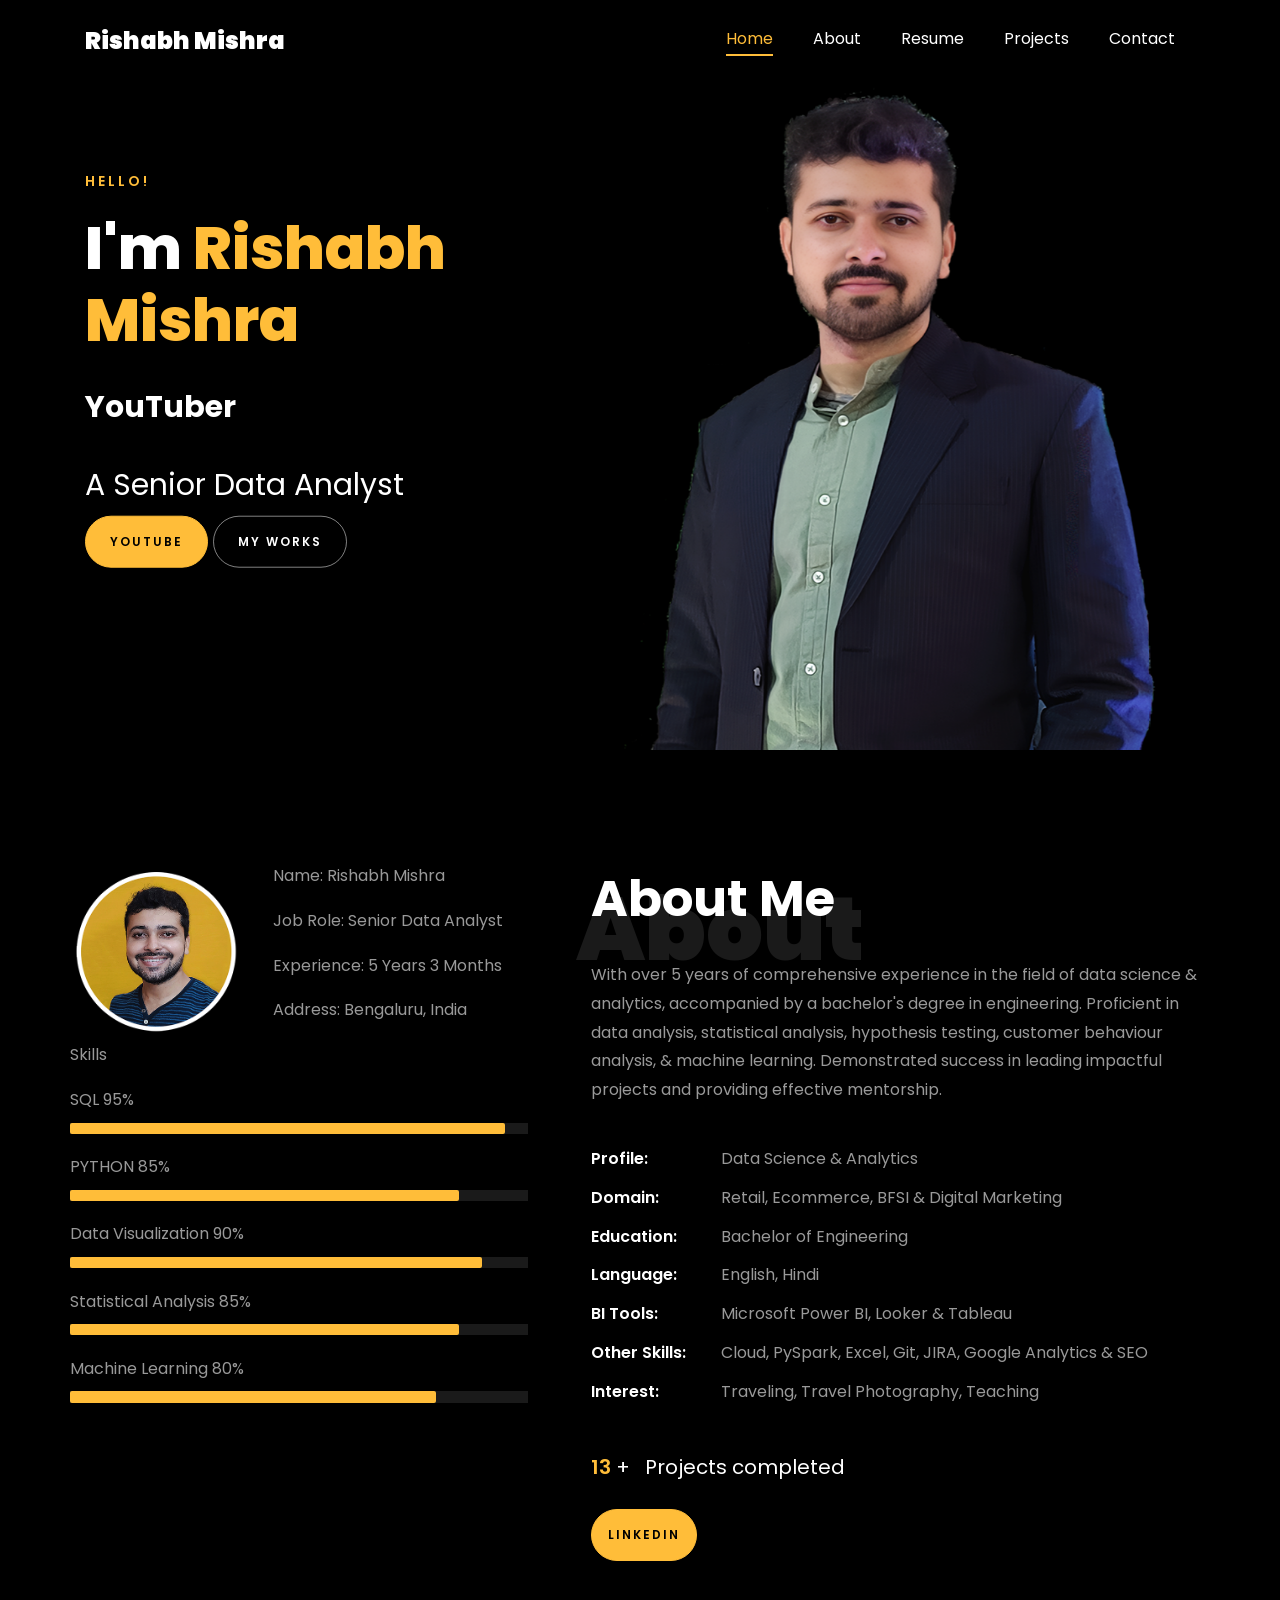
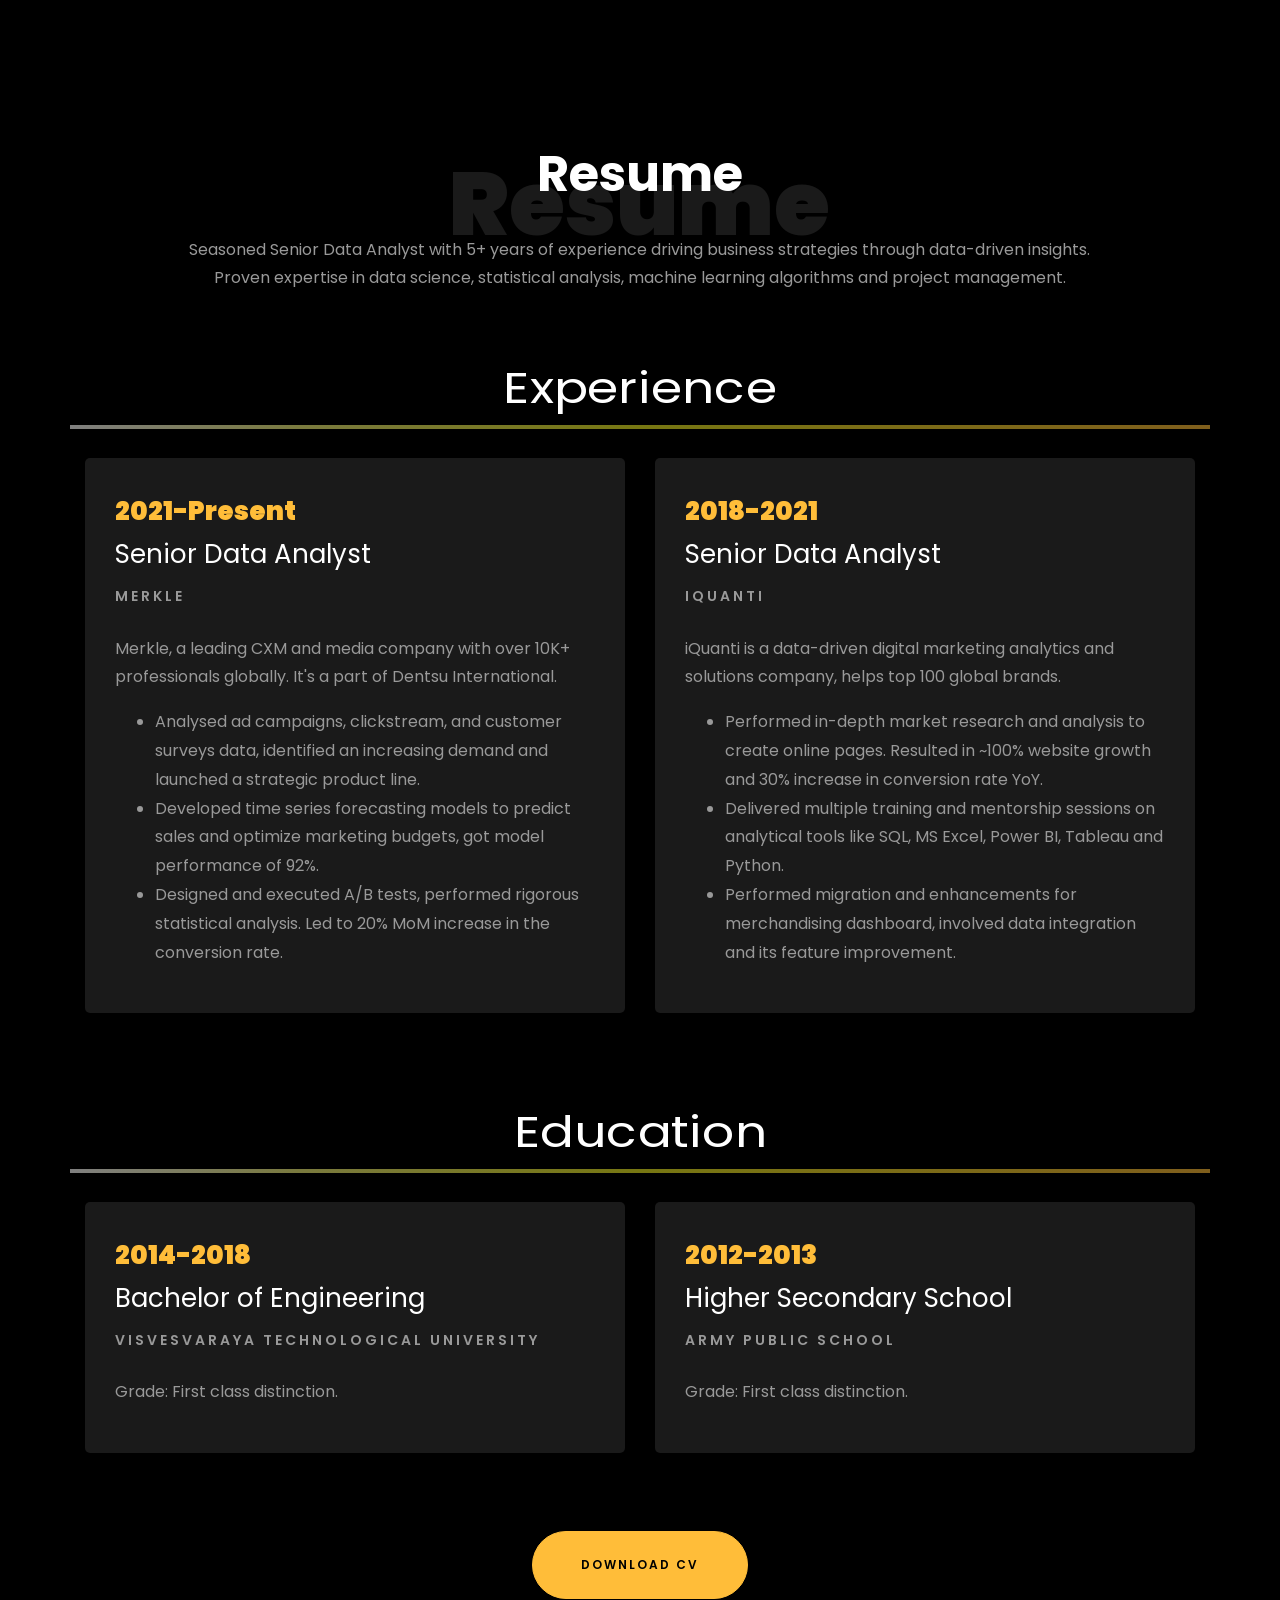
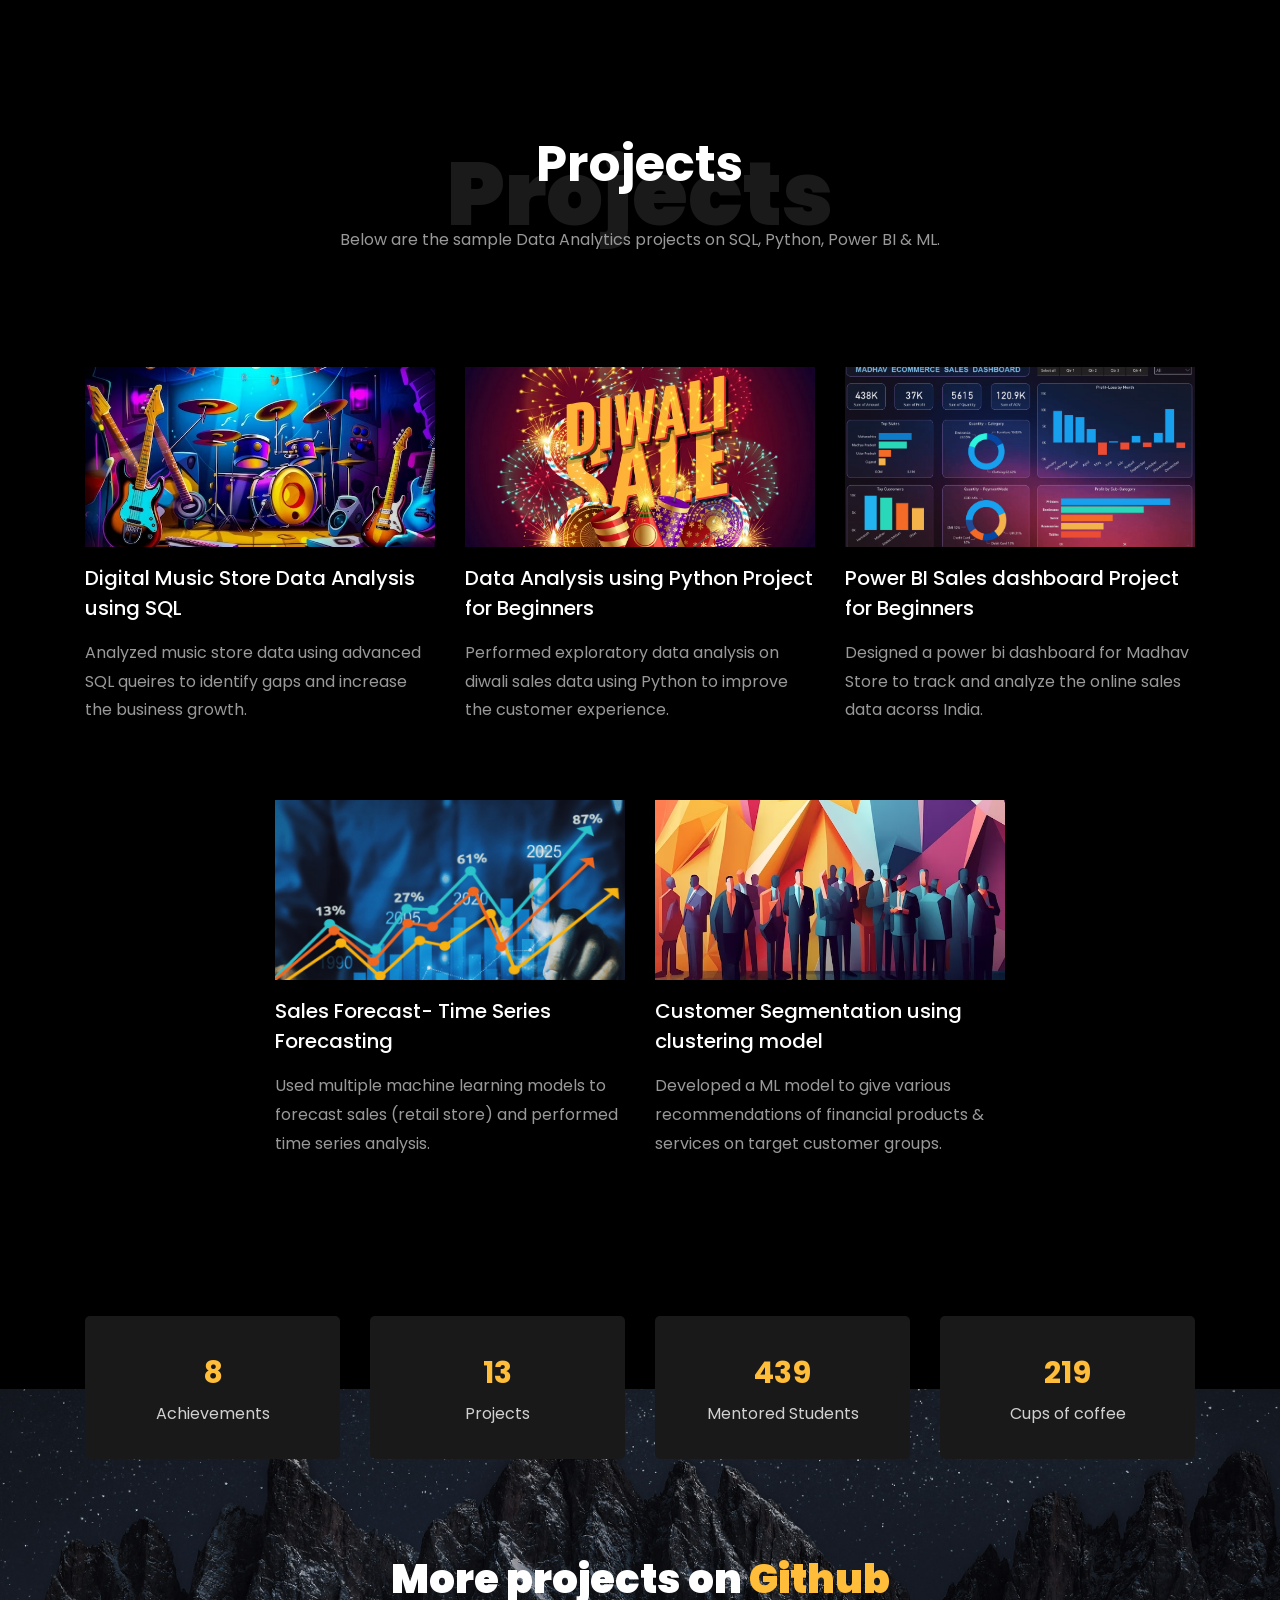
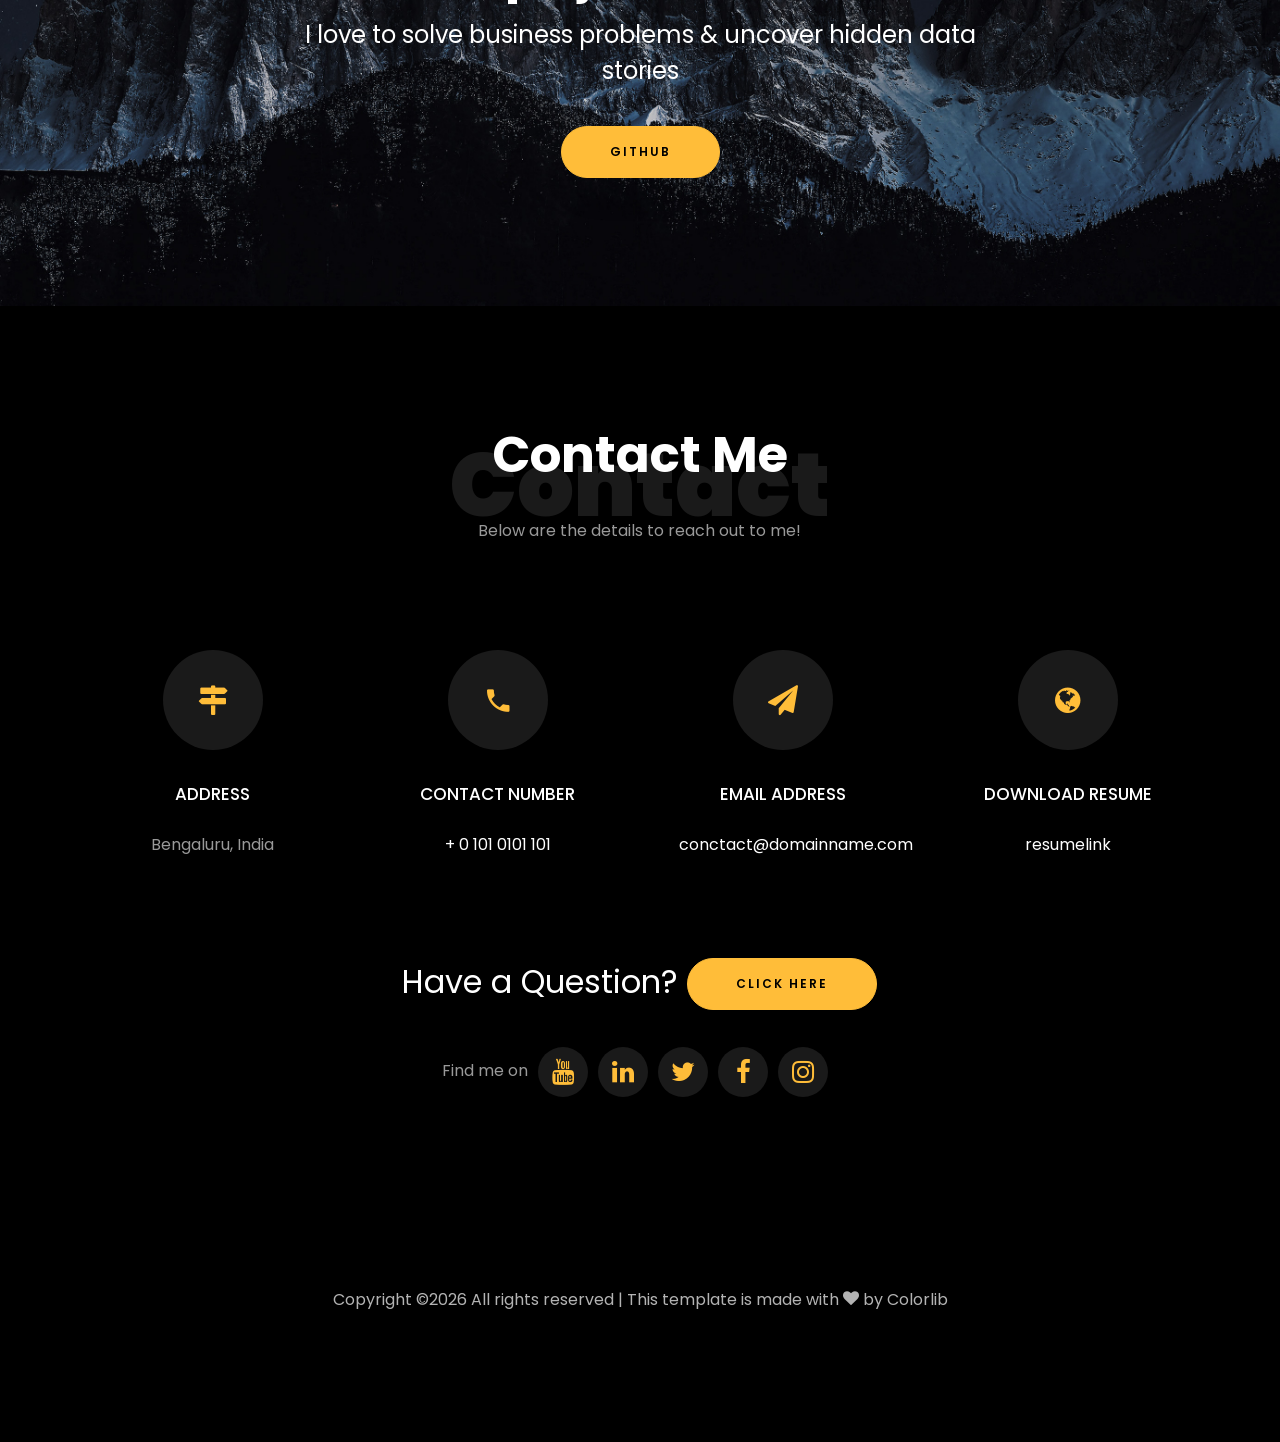
==== Portfolio-Website/index.html @ b37ebf3f "intial commit" ====
<!DOCTYPE html>
<html lang="en">
  <head>
    <title>Rishabh Mishra Portfolio</title>
    <meta charset="utf-8">
    <meta name="viewport" content="width=device-width, initial-scale=1, shrink-to-fit=no">
    
    <link href="https://fonts.googleapis.com/css?family=Poppins:100,200,300,400,500,600,700,800,900" rel="stylesheet">

    <link rel="stylesheet" href="css/open-iconic-bootstrap.min.css">
    <link rel="stylesheet" href="css/animate.css">
    
    <link rel="stylesheet" href="css/owl.carousel.min.css">
    <link rel="stylesheet" href="css/owl.theme.default.min.css">
    <link rel="stylesheet" href="css/magnific-popup.css">

    <link rel="stylesheet" href="css/aos.css">

    <link rel="stylesheet" href="css/ionicons.min.css">
    
    <link rel="stylesheet" href="css/flaticon.css">
    <link rel="stylesheet" href="css/icomoon.css">
    <link rel="stylesheet" href="css/style.css">



<style>

/*======================================
//--//-->   ABOUT
======================================*/

.about-mf .box-shadow-full {
  padding-top: 4rem;
  padding-bottom: 4rem;
}

.about-mf .about-img {
  margin-bottom: 2rem;
}

.about-mf .about-img img {
  margin-left: 10px;
}


.skill-mf .progress {
  /* background-color: #cde1f8; */
  margin: .5rem 0 1.2rem 0;
  border-radius: 0;
  height: .7rem;
}

.skill-mf .progress .progress-bar {
  height: .7rem;
  background-color: #ffbd39;
}


/* Animation styles */
#typing-animation {
  position: relative;
  font-size: 30px;
  font-weight: bold;
  color: rgb(255, 255, 255);
  overflow: hidden;
  white-space: nowrap;
  animation: typing 3s steps(20, end) infinite;
}

#typing-animation:before {
  content: "";
  /* position: absolute; */
  top: 0;
  left: 0;
  width: 0;
  height: 100%;
  background-color: #ccc;
  animation: typing-cursor 0.5s ease-in-out infinite;
}

@keyframes typing {
  from {
    width: 0;
  }
  to {
    width: 100%;
  }
}

@keyframes typing-cursor {
  from {
    width: 5px;
  }
  to {
    width: 0;
  }
}


/* project image zoom effect */

.zoom-effect {
  overflow: hidden;
  transition: transform 0.3s ease-out;
}

.zoom-effect:hover {
  transform: scale(1.1);
}


</style>


  </head>
  <body data-spy="scroll" data-target=".site-navbar-target" data-offset="300">
	  
	  
    <nav class="navbar navbar-expand-lg navbar-dark ftco_navbar ftco-navbar-light site-navbar-target" id="ftco-navbar">
	    <div class="container">
	      <a class="navbar-brand" href="index.html">Rishabh Mishra</a>
	      <button class="navbar-toggler js-fh5co-nav-toggle fh5co-nav-toggle" type="button" data-toggle="collapse" data-target="#ftco-nav" aria-controls="ftco-nav" aria-expanded="false" aria-label="Toggle navigation">
	        <span class="oi oi-menu"></span> Menu
	      </button>

	      <div class="collapse navbar-collapse" id="ftco-nav">
	        <ul class="navbar-nav nav ml-auto">
	          <li class="nav-item"><a href="#home-section" class="nav-link"><span>Home</span></a></li>
	          <li class="nav-item"><a href="#about-section" class="nav-link"><span>About</span></a></li>
	          <li class="nav-item"><a href="#resume-section" class="nav-link"><span>Resume</span></a></li>
	          <li class="nav-item"><a href="#project-section" class="nav-link"><span>Projects</span></a></li>
	          <li class="nav-item"><a href="#contact-section" class="nav-link"><span>Contact</span></a></li>
	        </ul>
	      </div>
	    </div>
	  </nav>
	  <section id="home-section" class="hero">
		  <div class="home-slider  owl-carousel">
	       <div class="slider-item ">
	      	<div class="overlay"></div>
	         <div class="container">
	          <div class="row d-md-flex no-gutters slider-text align-items-end justify-content-end" data-scrollax-parent="true">
	          	<div class="one-third js-fullheight order-md-last img" style="background-image:url(images/bg_1.png);">
	          	 <div class="overlay"></div>
	          	</div>
		          <div class="one-forth d-flex  align-items-center ftco-animate" data-scrollax=" properties: { translateY: '70%' }">
		          	<div class="text">
		          		<span class="subheading">Hello!</span>
			            <h1 class="mb-4 mt-3">I'm <span>Rishabh Mishra</span></h1>

						<!-- Element to contain animated typing -->
						<span id="typing-animation"></span>

						<script>

						// Initialize the typing animation
						const typingAnimationElement = document.getElementById('typing-animation');

						// Create an array of typing text
						const typingTexts = [
						'Engineer  ',
						'YouTuber  ',
						'Teacher   ',
						];

						// Create a function to display the typing animation for a given text
						function playTypingAnimation(text) {
						// Loop through each character and add it to the element
						for (let i = 0; i < text.length; i++) {
							setTimeout(() => {
							typingAnimationElement.textContent += text[i];
							}, i * 200); // Increase the delay to slow down the typing animation
						}

						// Once the animation is complete, reset the text and start over
						setTimeout(() => {
							typingAnimationElement.textContent = '';
							playTypingAnimation(typingTexts[(typingTexts.indexOf(text) + 1) % typingTexts.length]);
						}, text.length * 200);
						}

						// Start the typing animation loop
						playTypingAnimation(typingTexts[0]);

						</script>

						<br>
						<br>
			            <h2>A Senior Data Analyst</h2>
						<!-- <h2 class="d-flex" style="margin-bottom: 0">With over 5 years of experience</h2> -->
						<!-- <br> -->
			            <p><a href="https://www.youtube.com/@RishabhMishraOfficial" class="btn btn-primary py-3 px-4">YouTube</a> 
							<a href="https://github.com/rishabhnmishra" class="btn btn-white btn-outline-white py-3 px-4">My works</a></p>
		            </div>
		          </div>
	        	</div>
	        </div>
	      </div>
		</div>
    </section>



    <section class="ftco-about img ftco-section ftco-no-pb" id="about-section">
    	<div class="container">
			<div class="row">
				<div class="row d-flex align-items-stretch">
				<!-- <div class="row d-flex"> -->
					<div class="col-md-6 col-lg-5 d-flex">
						<div class="img-about img d-flex align-items-stretch">
							<div class="overlay">
								<div class="row">
									<div class="col-sm-6 col-md-5">
									  <div class="about-img">
										<img src="images/about-me.png" class="img-fluid rounded b-shadow-a" alt="">
									  </div>
									</div>
									<!-- Details next to profile image -->
									<div class="col-sm-6 col-md-7">
									  <div class="about-info">
										<p><span class="title-s">Name: </span> <span>Rishabh Mishra</span></p>
										<p><span class="title-s">Job Role: </span> <span>Senior Data Analyst</span></p>
										<p><span class="title-s">Experience: </span> <span>5 Years 3 Months</span></p>
										<p><span class="title-s">Address: </span> <span>Bengaluru, India</span></p>
									  </div>
									</div>
								  </div>

								<div class="skill-mf">
									<p class="title-s">Skills</p>
									<span>SQL</span> <span class="pull-right">95%</span>
									<div class="progress">
										<div class="progress-bar" role="progressbar" style="width: 95%;" aria-valuenow="95" aria-valuemin="0"
											aria-valuemax="100"></div>
									</div>
									
									<span>PYTHON</span> <span class="pull-right">85%</span>
									<div class="progress">
										<div class="progress-bar" role="progressbar" style="width: 85%" aria-valuenow="85" aria-valuemin="0"
											aria-valuemax="100"></div>
									</div>
									
									<span>Data Visualization</span> <span class="pull-right">90%</span>
									<div class="progress">
										<div class="progress-bar" role="progressbar" style="width: 90%" aria-valuenow="90" aria-valuemin="0"
											aria-valuemax="100"></div>
									</div>
									
									<span>Statistical Analysis</span> <span class="pull-right">85%</span>
									<div class="progress">
										<div class="progress-bar" role="progressbar" style="width: 85%" aria-valuenow="85" aria-valuemin="0"
											aria-valuemax="100"></div>
									</div>
									
									<span>Machine Learning</span> <span class="pull-right">80%</span>
									<div class="progress">
										<div class="progress-bar" role="progressbar" style="width: 80%" aria-valuenow="80" aria-valuemin="0"
											aria-valuemax="100"></div>
									</div>
								</div>
							</div>
						</div>
					</div>
					
					<div class="col-md-6 col-lg-7 pl-lg-5 pb-5">
						<div class="row justify-content-start pb-3">
							<div class="col-md-12 heading-section ftco-animate">
								
								<h1 class="big">About</h1>
								<h2 class="mb-4">About Me</h2>
								
								<p>With over 5 years of comprehensive experience in the field of data science & analytics, accompanied by a bachelor's degree in engineering. 
									Proficient in data analysis, statistical analysis, hypothesis testing, customer behaviour analysis, &amp; machine learning. 
									Demonstrated success in leading impactful projects and providing effective mentorship.</p>
								<ul class="about-info mt-4 px-md-0 px-2">
									<li class="d-flex"><span>Profile:</span> <span>Data Science &amp; Analytics</span></li>
									<li class="d-flex"><span>Domain:</span> <span>Retail, Ecommerce, BFSI &amp; Digital Marketing</span></li>
									<li class="d-flex"><span>Education:</span> <span>Bachelor of Engineering</span></li>
									<li class="d-flex"><span>Language:</span> <span>English, Hindi</span></li>
									<li class="d-flex"><span>BI Tools:</span> <span>Microsoft Power BI, Looker &amp; Tableau</span></li>
									<li class="d-flex"><span>Other Skills:</span> <span>Cloud, PySpark, Excel, Git, JIRA, Google Analytics &amp; SEO</span></li>
									<li class="d-flex"><span>Interest:</span> <span>Traveling, Travel Photography, Teaching</span></li>
									
								</ul>
							</div>
						</div>


						<div class="counter-wrap ftco-animate d-flex mt-md-3">
							<div class="text">
								<p class="mb-4">
									<span class="number" data-number="30">0</span> <span>+</span>
									<span>&nbsp; Projects completed</span>
								</p>
								<p><a href="https://www.linkedin.com/in/rishabhnmishra/" class="btn btn-primary py-3 px-3">LinkedIn</a></p>
							</div>
						</div>
					</div>
				</div>
			</div>
		</div>
    </section>



	
    <section class="ftco-section ftco-no-pb" id="resume-section">
    	<div class="container">
    		<div class="row justify-content-center pb-5">
          <div class="col-md-10 heading-section text-center ftco-animate">
          	<h1 class="big big-2">Resume</h1>
            <h2 class="mb-4">Resume</h2>
            <p>Seasoned Senior Data Analyst with 5+ years of experience driving business strategies through data-driven insights. Proven expertise in data science, statistical analysis, machine learning algorithms and project management.</p>
          </div>
        </div>

		<div class="row">
			<h1 class="big-4">Experience</h1>
			<div class="underline"></div>
		</div>
		<br>
		
		<div class="row">
				<div class="col-md-6">
					<div class="resume-wrap ftco-animate">
						<span class="date">2021-Present</span>
						<h2>Senior Data Analyst</h2>
						<span class="position">Merkle</span>
						<p class="mt-4">Merkle, a leading CXM and media company with over 10K+ professionals globally. It's a part of Dentsu International. 
							<ul>
								<li>Analysed ad campaigns, clickstream, and customer surveys data, identified an increasing demand and launched a strategic product line.</li>
								<li>Developed time series forecasting models to predict sales and optimize marketing budgets, got model performance of 92%.</li>
								<li>Designed and executed A/B tests, performed rigorous statistical analysis. Led to 20% MoM increase in the conversion rate.</li>
							</ul>
						</p>
					</div>

				</div>

				<div class="col-md-6">
					<div class="resume-wrap ftco-animate">
						<span class="date">2018-2021</span>
						<h2>Senior Data Analyst</h2>
						<span class="position">iQuanti</span>
						<p class="mt-4">iQuanti is a data-driven digital marketing analytics and solutions company, helps top 100 global brands. 
							<ul>
								<li>Performed in-depth market research and analysis to create online pages. Resulted in ~100% website growth and 30% increase in conversion rate YoY.</li>
								<li>Delivered multiple training and mentorship sessions on analytical tools like SQL, MS Excel, Power BI, Tableau and Python.</li>
								<li>Performed migration and enhancements for merchandising dashboard, involved data integration and its feature improvement.</li>
							</ul>
						</p>
					</div>

				</div>
			</div>

		<br>
		<br>

		<div class="row">
			<h1 class="big-4">Education</h1>
			<div class="underline"></div>
		</div>
		<br>
		
			<div class="row">
    			<div class="col-md-6">
    				<div class="resume-wrap ftco-animate">
    					<span class="date">2014-2018</span>
    					<h2>Bachelor of Engineering</h2>
    					<span class="position">Visvesvaraya Technological University</span>
    					<p class="mt-4">Grade: First class distinction.</p>
    				</div>
    			</div>

    			<div class="col-md-6">
    				<div class="resume-wrap ftco-animate">
    					<span class="date">2012-2013</span>
    					<h2>Higher Secondary School</h2>
    					<span class="position">Army Public School</span>
    					<p class="mt-4">Grade: First class distinction.</p>
    				</div>
				</div>
    		</div>

    		<div class="row justify-content-center mt-5">
    			<div class="col-md-6 text-center ftco-animate">
    				<p><a href="#" class="btn btn-primary py-4 px-5">Download CV</a></p>
    			</div>
    		</div>
    	</div>
    </section>

   

    <section class="ftco-section" id="project-section">
      <div class="container">
        <div class="row justify-content-center mb-5 pb-5">
          <div class="col-md-7 heading-section text-center ftco-animate">
            <h1 class="big big-2">Projects</h1>
            <h2 class="mb-4">Projects</h2>
            <p>Below are the sample Data Analytics projects on SQL, Python, Power BI & ML.</p>
          </div>
        </div>
        <div class="row d-flex">
          <div class="col-md-4 d-flex ftco-animate">
          	<div class="blog-entry justify-content-end">
              <a href="https://github.com/rishabhnmishra/SQL_Music_Store_Analysis/blob/main/Music_Store_Query.sql" class="block-20 zoom-effect" style="background-image: url('images/proj_1.jpg');">
              </a>
              <div class="text mt-3 float-right d-block">

                <h3 class="heading"><a href="https://github.com/rishabhnmishra/SQL_Music_Store_Analysis/blob/main/Music_Store_Query.sql">Digital Music Store Data Analysis using SQL</a></h3>
                <p>Analyzed music store data using advanced SQL queires to identify gaps and increase the business growth.</p>
              </div>
            </div>
          </div>
          <div class="col-md-4 d-flex ftco-animate">
          	<div class="blog-entry justify-content-end">
              <a href="https://github.com/rishabhnmishra/Python_Diwali_Sales_Analysis/blob/main/Diwali_Sales_Analysis.ipynb" class="block-20 zoom-effect" style="background-image: url('images/proj_2.jpg');">
              </a>
              <div class="text mt-3 float-right d-block">

                <h3 class="heading"><a href="https://github.com/rishabhnmishra/Python_Diwali_Sales_Analysis/blob/main/Diwali_Sales_Analysis.ipynb">Data Analysis using Python Project for Beginners</a></h3>
                <p>Performed exploratory data analysis on diwali sales data using Python to improve the customer experience.</p>
              </div>
            </div>
          </div>
          <div class="col-md-4 d-flex ftco-animate">
          	<div class="blog-entry">
              <a href="https://github.com/rishabhnmishra/Madhav_Store_Analysis_PowerBI/blob/main/Madhav%20Store%20dashboard.jpg" class="block-20 zoom-effect" style="background-image: url('images/proj_3.jpg');">
              </a>
              <div class="text mt-3 float-right d-block">

                <h3 class="heading"><a href="https://github.com/rishabhnmishra/Madhav_Store_Analysis_PowerBI/blob/main/Madhav%20Store%20dashboard.jpg">Power BI Sales dashboard Project for Beginners</a></h3>
                <p>Designed a power bi dashboard for Madhav Store to track and analyze the online sales data acorss India.</p>
              </div>
            </div>
          </div>
        </div>
	<br>
		<!-- added justify-content-center to center align the last two projects -->
		<div class="row d-flex justify-content-center">  
			<div class="col-md-4 d-flex ftco-animate">
				<div class="blog-entry justify-content-end">
				<a href="https://github.com/rishabhnmishra/sales_forecasting/tree/main" class="block-20 zoom-effect" style="background-image: url('images/proj_4.jpg');">
				</a>
				<div class="text mt-3 float-right d-block">
  
				  <h3 class="heading"><a href="https://github.com/rishabhnmishra/sales_forecasting/tree/main">Sales Forecast- Time Series Forecasting</a></h3>
				  <p>Used multiple machine learning models to forecast sales (retail store) and performed time series analysis.</p>
				</div>
			  </div>
			</div>
			<div class="col-md-4 d-flex ftco-animate">
				<div class="blog-entry justify-content-end">
				<a href="https://github.com/rishabhnmishra/customer_segmentation/blob/main/Customer_Segmentation-final.ipynb" class="block-20 zoom-effect" style="background-image: url('images/proj_5.jpg');">
				</a>
				<div class="text mt-3 float-right d-block">
  
				  <h3 class="heading"><a href="https://github.com/rishabhnmishra/customer_segmentation/blob/main/Customer_Segmentation-final.ipynb">Customer Segmentation using clustering model</a></h3>
				  <p>Developed a ML model to give various recommendations of financial products &amp; services on target customer groups.</p>
				</div>
			  </div>
			</div>
		 </div>
	  </div>
    </section>

	<section class="ftco-section ftco-no-pt ftco-no-pb ftco-counter img" id="section-counter">
      <div class="container">
		<div class="row d-md-flex align-items-center">
          <div class="col-md d-flex justify-content-center counter-wrap ftco-animate">
            <div class="block-18">
              <div class="text">
                <strong class="number" data-number="20">0</strong>
                <span>Achievements</span>
              </div>
            </div>
          </div>
          <div class="col-md d-flex justify-content-center counter-wrap ftco-animate">
            <div class="block-18">
              <div class="text">
                <strong class="number" data-number="30">0</strong>
                <span>Projects</span>
              </div>
            </div>
          </div>
          <div class="col-md d-flex justify-content-center counter-wrap ftco-animate">
            <div class="block-18">
              <div class="text">
                <strong class="number" data-number="1000">0</strong>
                <span>Mentored Students</span>
              </div>
            </div>
          </div>
          <div class="col-md d-flex justify-content-center counter-wrap ftco-animate">
            <div class="block-18">
              <div class="text">
                <strong class="number" data-number="500">0</strong>
                <span>Cups of coffee</span>
              </div>
            </div>
          </div>
        </div>
      </div>
	
	  <div class="ftco-section ftco-hireme img margin-top" style="background-image: url(images/bg_1.jpg)">
			<!-- <div class="container"> -->
				<div class="row justify-content-center">
					<div class="col-md-7 ftco-animate text-center">
						<h2>More projects on<span> Github  </span> </h2>
						<div class="heading"> <h4> I love to solve business problems &amp; uncover hidden data stories </h4>
						<br>
						<p><a href="https://github.com/rishabhnmishra" class="btn btn-primary py-3 px-5">GitHub</a></p>
						</div>
					</div>
				</div>
			<!-- </div> -->
		</div>
	</section>



    <section class="ftco-section contact-section ftco-no-pb" id="contact-section">
      <div class="container">
      	<div class="row justify-content-center mb-5 pb-3">
          <div class="col-md-7 heading-section text-center ftco-animate">
            <h1 class="big big-2">Contact</h1>
            <h2 class="mb-4">Contact Me</h2>
            <p>Below are the details to reach out to me!</p>
          </div>
        </div>

        <div class="row d-flex contact-info mb-5">
          <div class="col-md-6 col-lg-3 d-flex ftco-animate">
          	<div class="align-self-stretch box p-4 text-center">
          		<div class="icon d-flex align-items-center justify-content-center">
          			<span class="icon-map-signs"></span>
          		</div>
          		<h3 class="mb-4">Address</h3>
	            <p>Bengaluru, India</p>
	          </div>
          </div>
          <div class="col-md-6 col-lg-3 d-flex ftco-animate">
          	<div class="align-self-stretch box p-4 text-center">
          		<div class="icon d-flex align-items-center justify-content-center">
          			<span class="icon-phone2"></span>
          		</div>
          		<h3 class="mb-4">Contact Number</h3>
	            <p><a href="tel://0101010101">+ 0 101 0101 101</a></p>
	          </div>
          </div>
          <div class="col-md-6 col-lg-3 d-flex ftco-animate">
          	<div class="align-self-stretch box p-4 text-center">
          		<div class="icon d-flex align-items-center justify-content-center">
          			<span class="icon-paper-plane"></span>
          		</div>
          		<h3 class="mb-4">Email Address</h3>
	            <p><a href="mailto:info@yoursite.com">conctact@domainname.com</a></p>
	          </div>
          </div>
          <div class="col-md-6 col-lg-3 d-flex ftco-animate">
          	<div class="align-self-stretch box p-4 text-center">
          		<div class="icon d-flex align-items-center justify-content-center">
          			<span class="icon-globe"></span>
          		</div>
          		<h3 class="mb-4">Download Resume</h3>
	            <p><a href="#">resumelink</a></p>
	          </div>
          </div>

		  <div class="container">
			<br>
			<br>
			<div class="row justify-content-center">
				<div class="col-md-7 ftco-animate text-center">
					<h2>Have a<span> Question?  </span> <a href="https://forms.gle/uLaTShUKXraAvHJ77" class="btn btn-primary py-3 px-5">Click Here</a> </h2>
				</div>
			</div>
				<br>
					<ul class="ftco-footer-social list-unstyled d-flex justify-content-center align-items-center mb-0">
					  <li class="ftco-animate normal-txt">Find me on  </li>
					  <li class="ftco-animate"><a href="https://www.youtube.com/@RishabhMishraOfficial"><span class="icon-youtube"></span></a></li>
					  <li class="ftco-animate"><a href="https://www.linkedin.com/in/rishabhnmishra/"><span class="icon-linkedin"></span></a></li>  
					  <li class="ftco-animate"><a href="https://twitter.com/rishabhnmishra"><span class="icon-twitter"></span></a></li>
					  <li class="ftco-animate"><a href="https://twitter.com/rishabhnmishra"><span class="icon-facebook"></span></a></li>
				      <li class="ftco-animate"><a href="https://www.instagram.com/rishabhnmishra/"><span class="icon-instagram"></span></a></li>
					</ul>
				<br>
		   </div>
   </div>
 </section>


 
	
    <footer class="ftco-footer ftco-section">
		<div class="container">
		  <div class="row">
			<div class="col-md-12 text-center">
  
			  <p><!-- Link back to Colorlib can't be removed. Template is licensed under CC BY 3.0. -->
	Copyright &copy;<script>document.write(new Date().getFullYear());</script> All rights reserved | This template is made with <i class="icon-heart color-danger" aria-hidden="true"></i> by <a href="https://colorlib.com" target="_blank">Colorlib</a>
	<!-- Link back to Colorlib can't be removed. Template is licensed under CC BY 3.0. --></p>
			</div>
		  </div>
		</div>
	  </footer>


  <!-- loader -->
  <div id="ftco-loader" class="show fullscreen"><svg class="circular" width="48px" height="48px"><circle class="path-bg" cx="24" cy="24" r="22" fill="none" stroke-width="4" stroke="#eeeeee"/><circle class="path" cx="24" cy="24" r="22" fill="none" stroke-width="4" stroke-miterlimit="10" stroke="#F96D00"/></svg></div>


  <script src="js/jquery.min.js"></script>
  <script src="js/jquery-migrate-3.0.1.min.js"></script>
  <script src="js/popper.min.js"></script>
  <script src="js/bootstrap.min.js"></script>
  <script src="js/jquery.easing.1.3.js"></script>
  <script src="js/jquery.waypoints.min.js"></script>
  <script src="js/jquery.stellar.min.js"></script>
  <script src="js/owl.carousel.min.js"></script>
  <script src="js/jquery.magnific-popup.min.js"></script>
  <script src="js/aos.js"></script>
  <script src="js/jquery.animateNumber.min.js"></script>
  <script src="js/scrollax.min.js"></script>
  
  <script src="js/main.js"></script>
    
  </body>
</html>
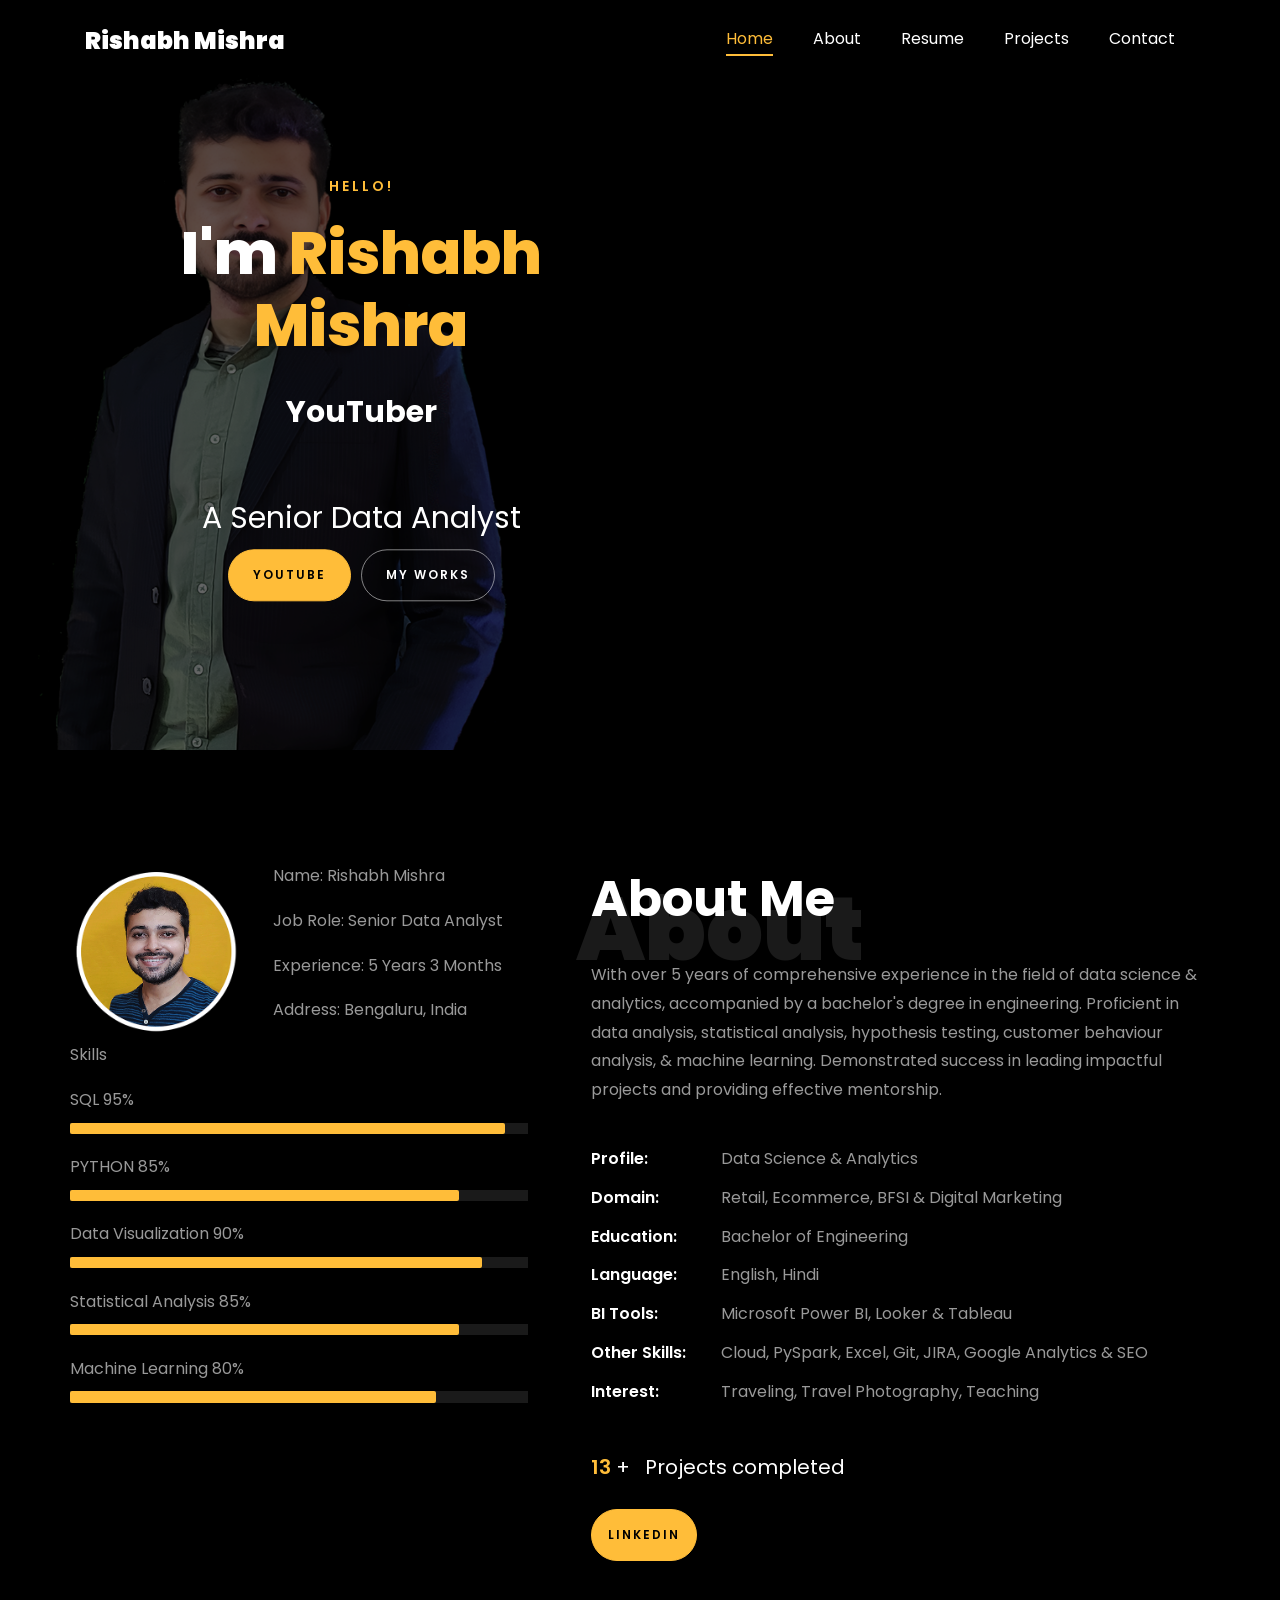
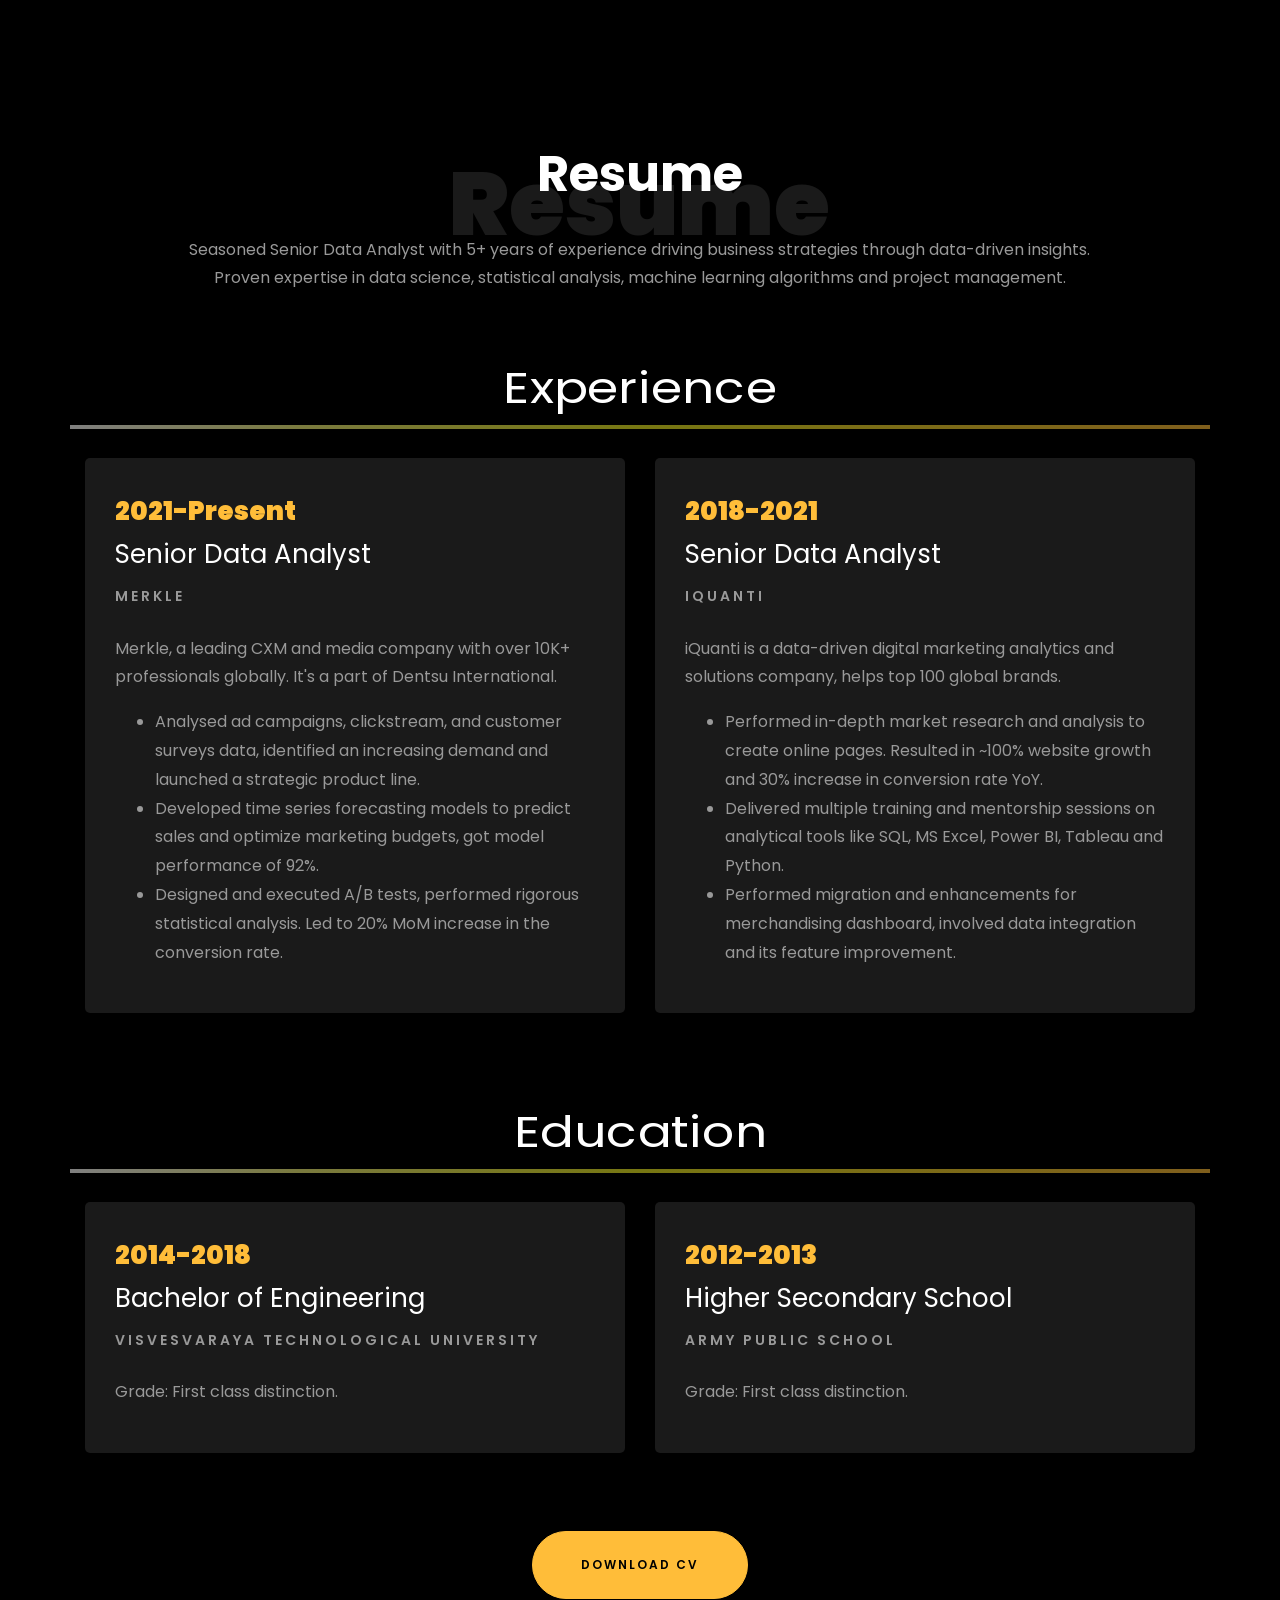
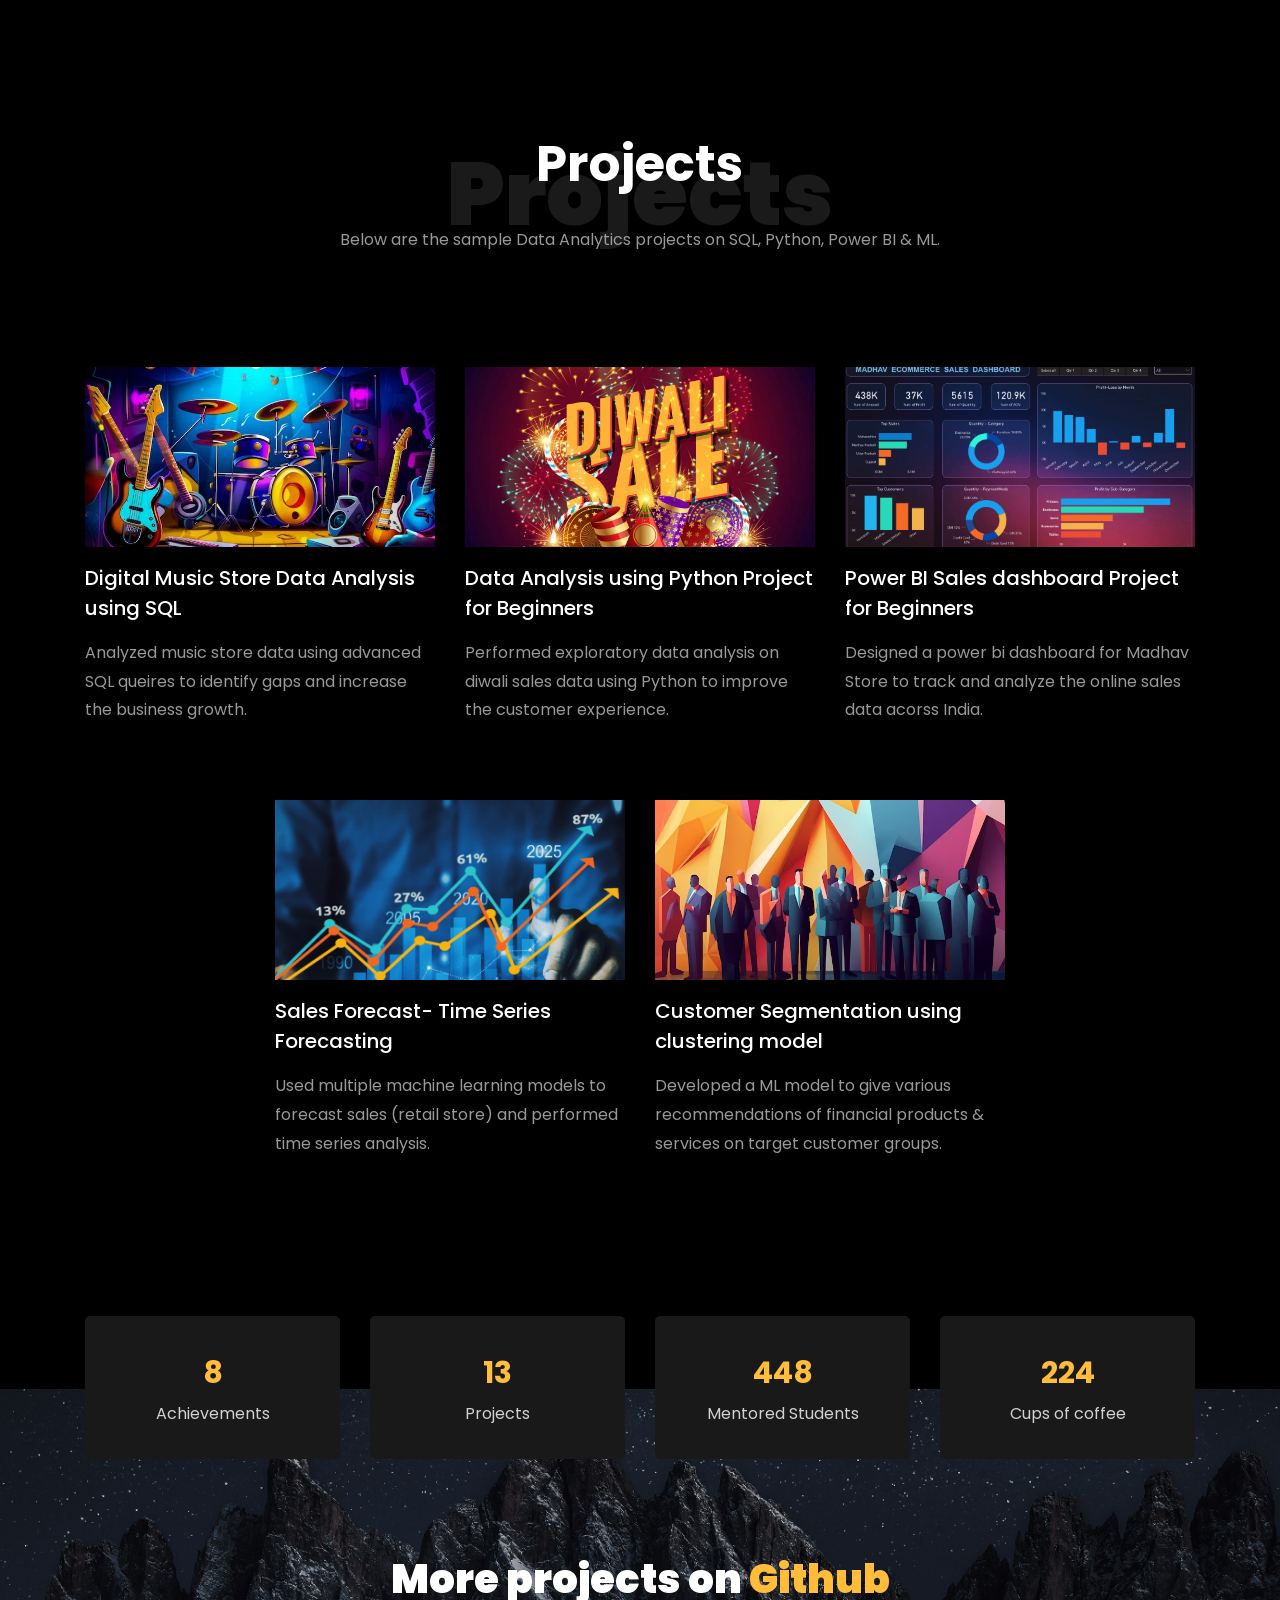
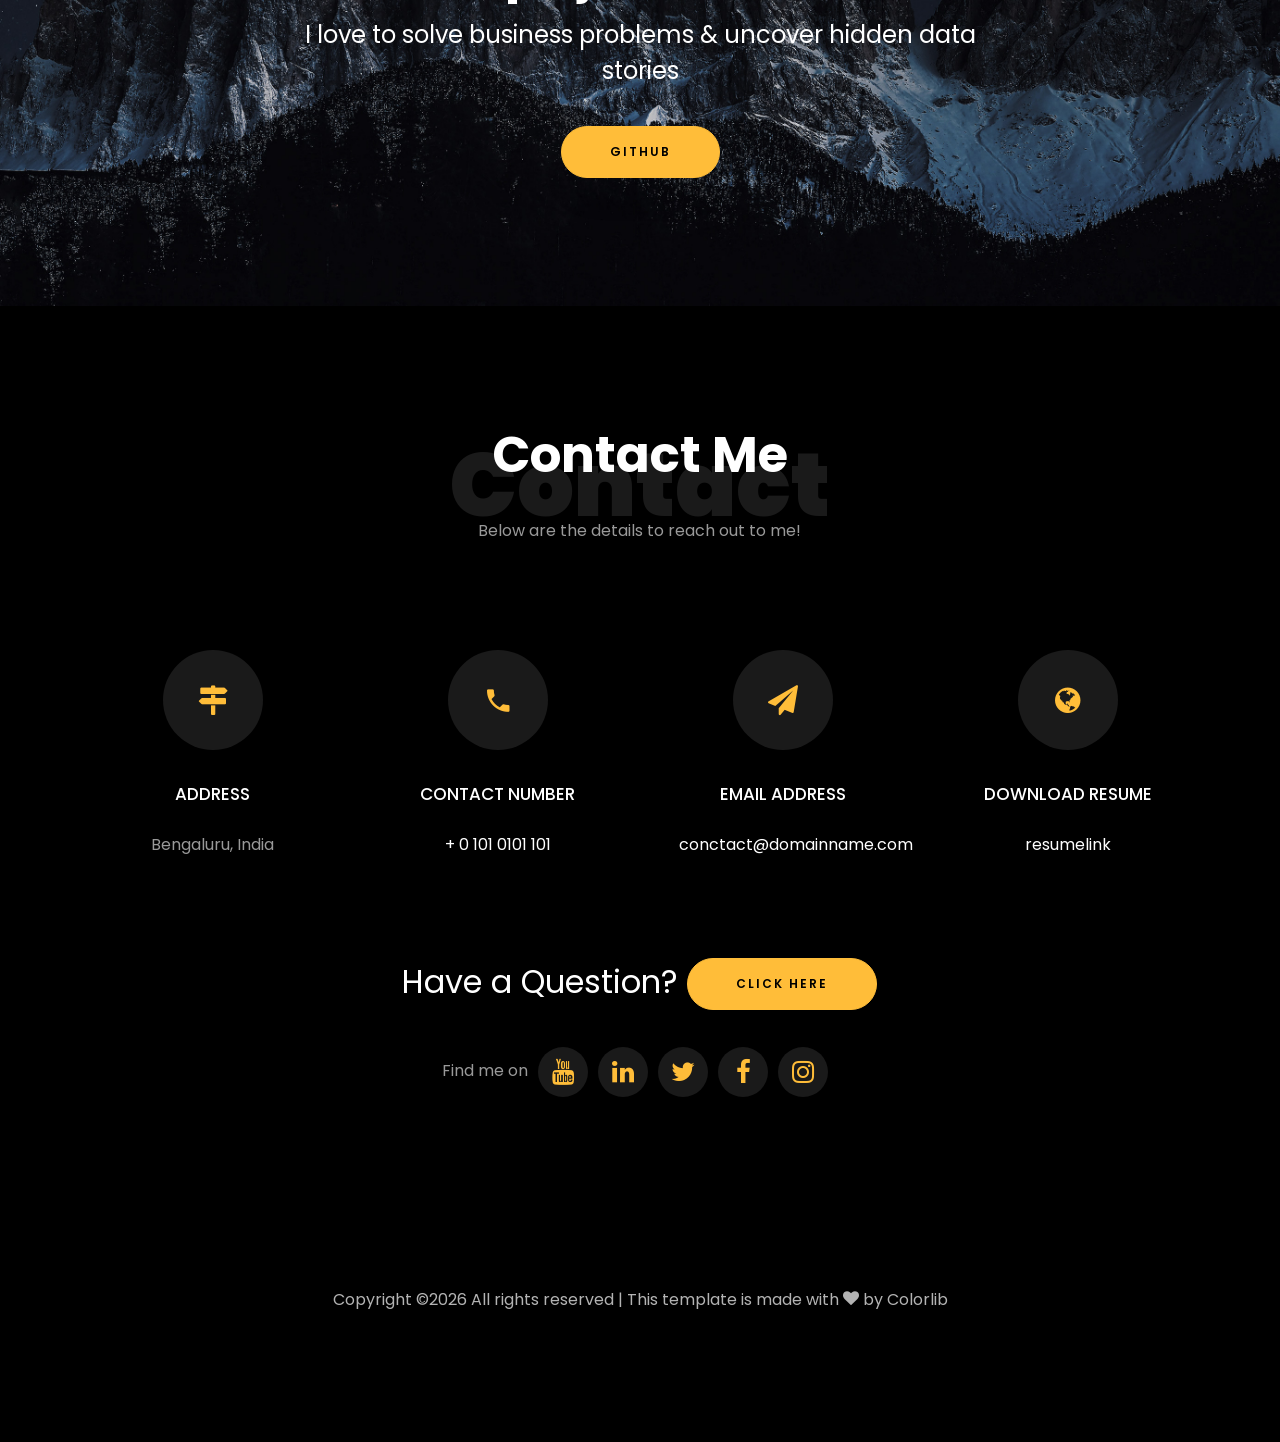
==== commit 61b16ef7: "Update index.html" ====
--- a/Portfolio-Website/index.html
+++ b/Portfolio-Website/index.html
@@ -21,6 +21,7 @@
     <link rel="stylesheet" href="css/flaticon.css">
     <link rel="stylesheet" href="css/icomoon.css">
     <link rel="stylesheet" href="css/style.css">
+	<link rel="stylesheet" href="css/mobile-fix.css">
 
 
 
@@ -629,4 +630,4 @@
   <script src="js/main.js"></script>
     
   </body>
-</html>+</html>
--- a/Portfolio-Website/css/mobile-fix.css
+++ b/Portfolio-Website/css/mobile-fix.css
@@ -0,0 +1,137 @@
+/* ============================================
+   MOBILE RESPONSIVE FIXES - Asif Portfolio
+   ============================================ */
+
+/* ---- Hero Section Complete Fix ---- */
+#home-section .slider-item .container {
+  padding-top: 20px;
+  padding-bottom: 20px;
+}
+
+#home-section .slider-item .row {
+  display: flex !important;
+  flex-direction: column !important;
+  align-items: center !important;
+  justify-content: center !important;
+  text-align: center !important;
+}
+
+/* ---- Animated Circle (boxes) ---- */
+.boxes {
+  width: 250px !important;
+  height: 250px !important;
+  margin: 80px auto 30px auto !important;
+  transform: none !important;
+  order: 1 !important;
+  position: relative !important;
+  float: none !important;
+}
+
+@media (min-width: 768px) {
+  .boxes {
+    width: 380px !important;
+    height: 380px !important;
+    order: 2 !important;
+  }
+}
+
+@media (min-width: 992px) {
+  .boxes {
+    width: 500px !important;
+    height: 500px !important;
+    transform: translateY(-50px) !important;
+    margin-bottom: 100px !important;
+    order: 2 !important;
+  }
+}
+
+/* ---- Text content above image on mobile ---- */
+#home-section .one-forth {
+  order: 2 !important;
+  width: 100% !important;
+  padding: 20px 15px !important;
+  position: relative !important;
+  z-index: 10 !important;
+}
+
+@media (min-width: 992px) {
+  #home-section .one-forth {
+    order: 1 !important;
+  }
+}
+
+/* ---- Buttons fix ---- */
+#home-section .text p {
+  display: flex !important;
+  flex-direction: column !important;
+  align-items: center !important;
+  gap: 10px !important;
+}
+
+#home-section .text p a {
+  width: fit-content !important;
+  margin: 0 !important;
+}
+
+@media (min-width: 576px) {
+  #home-section .text p {
+    flex-direction: row !important;
+    justify-content: center !important;
+    flex-wrap: wrap !important;
+  }
+}
+
+/* ---- Typing Animation ---- */
+#typing-animation {
+  font-size: 20px !important;
+  white-space: normal !important;
+  word-break: break-word;
+  display: block;
+}
+
+@media (min-width: 768px) {
+  #typing-animation {
+    font-size: 26px !important;
+  }
+}
+
+@media (min-width: 992px) {
+  #typing-animation {
+    font-size: 30px !important;
+  }
+}
+
+/* ---- About Section ---- */
+@media (max-width: 767px) {
+  .img-about .row {
+    flex-direction: column;
+  }
+
+  .img-about .col-sm-6 {
+    width: 100% !important;
+    max-width: 100% !important;
+  }
+
+  #about-section .col-md-6.col-lg-7 {
+    padding-left: 15px !important;
+    padding-top: 20px;
+  }
+}
+
+/* ---- Navbar fix on mobile ---- */
+@media (max-width: 991px) {
+  .ftco_navbar .navbar-collapse {
+    background-color: #1a1a2e;
+    padding: 15px;
+    border-radius: 8px;
+    margin-top: 10px;
+  }
+}
+
+/* ---- General ---- */
+@media (max-width: 576px) {
+  .container {
+    padding-left: 20px !important;
+    padding-right: 20px !important;
+  }
+}
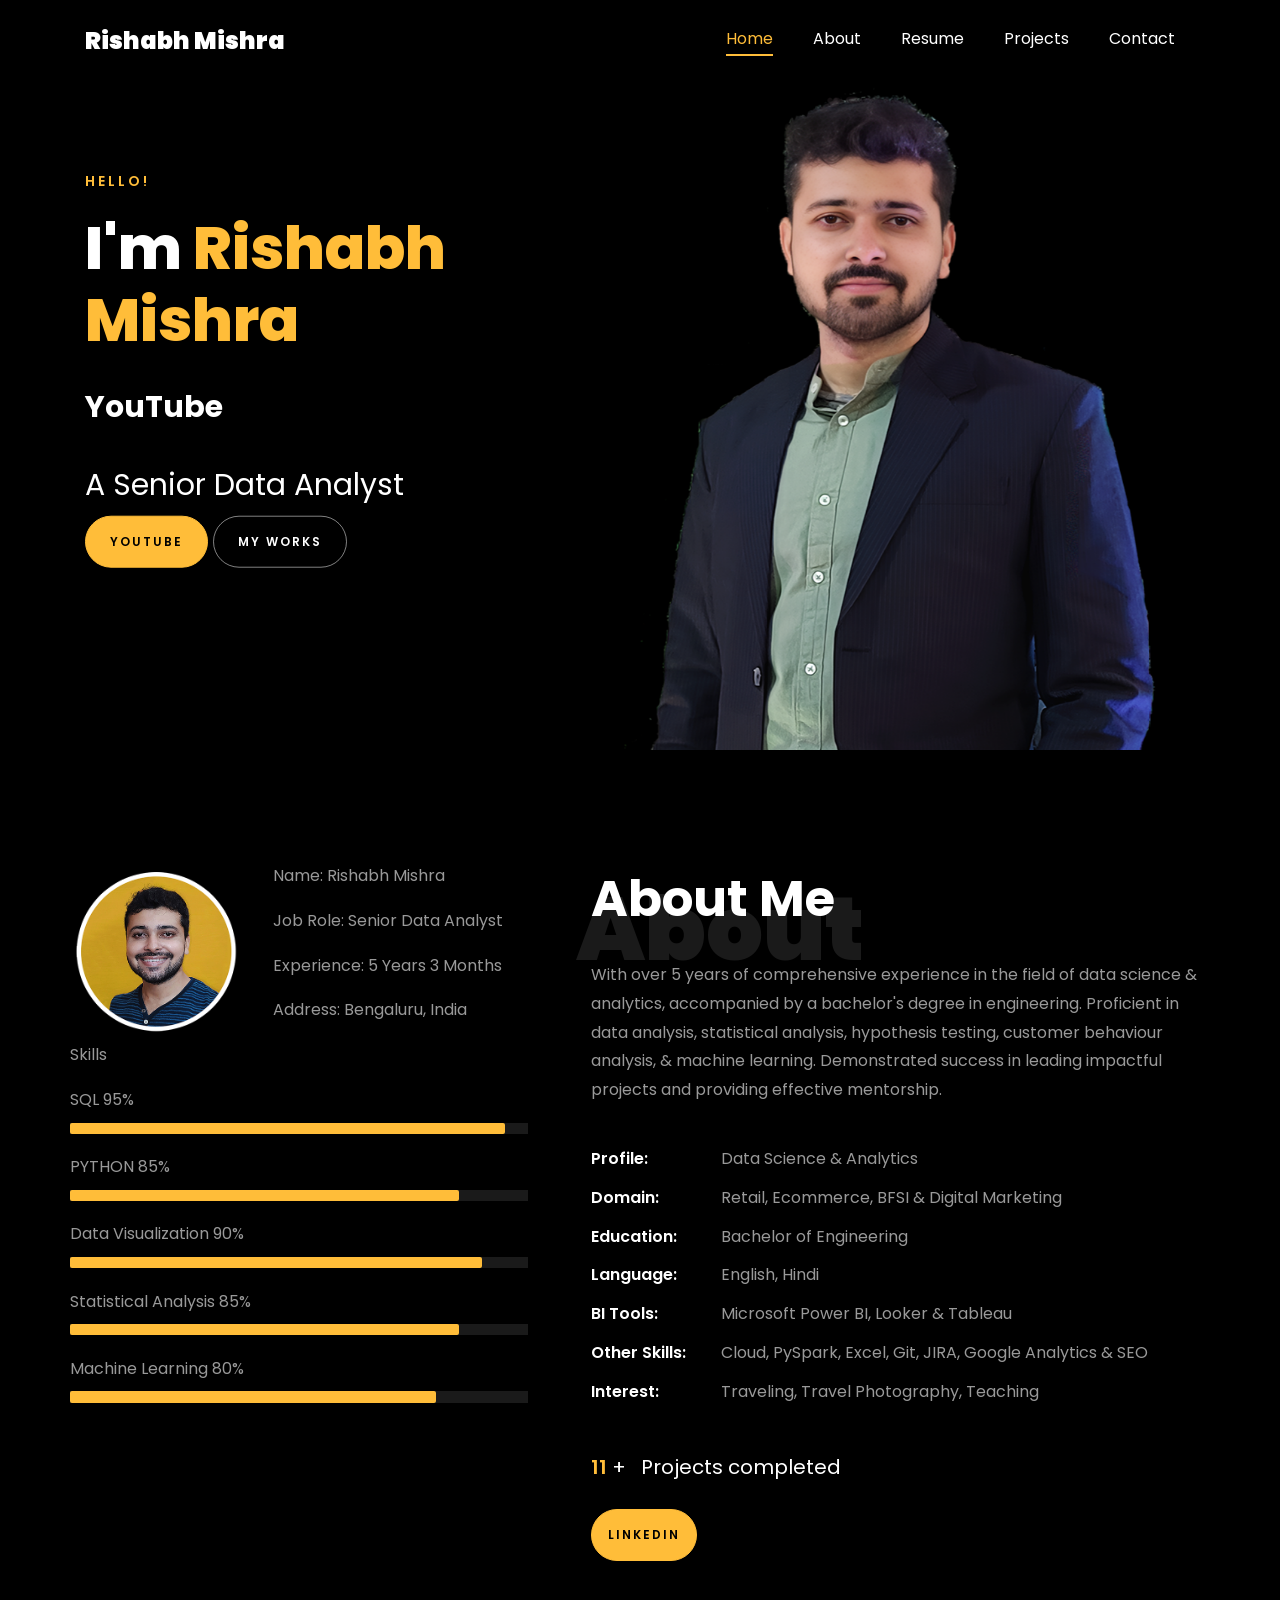
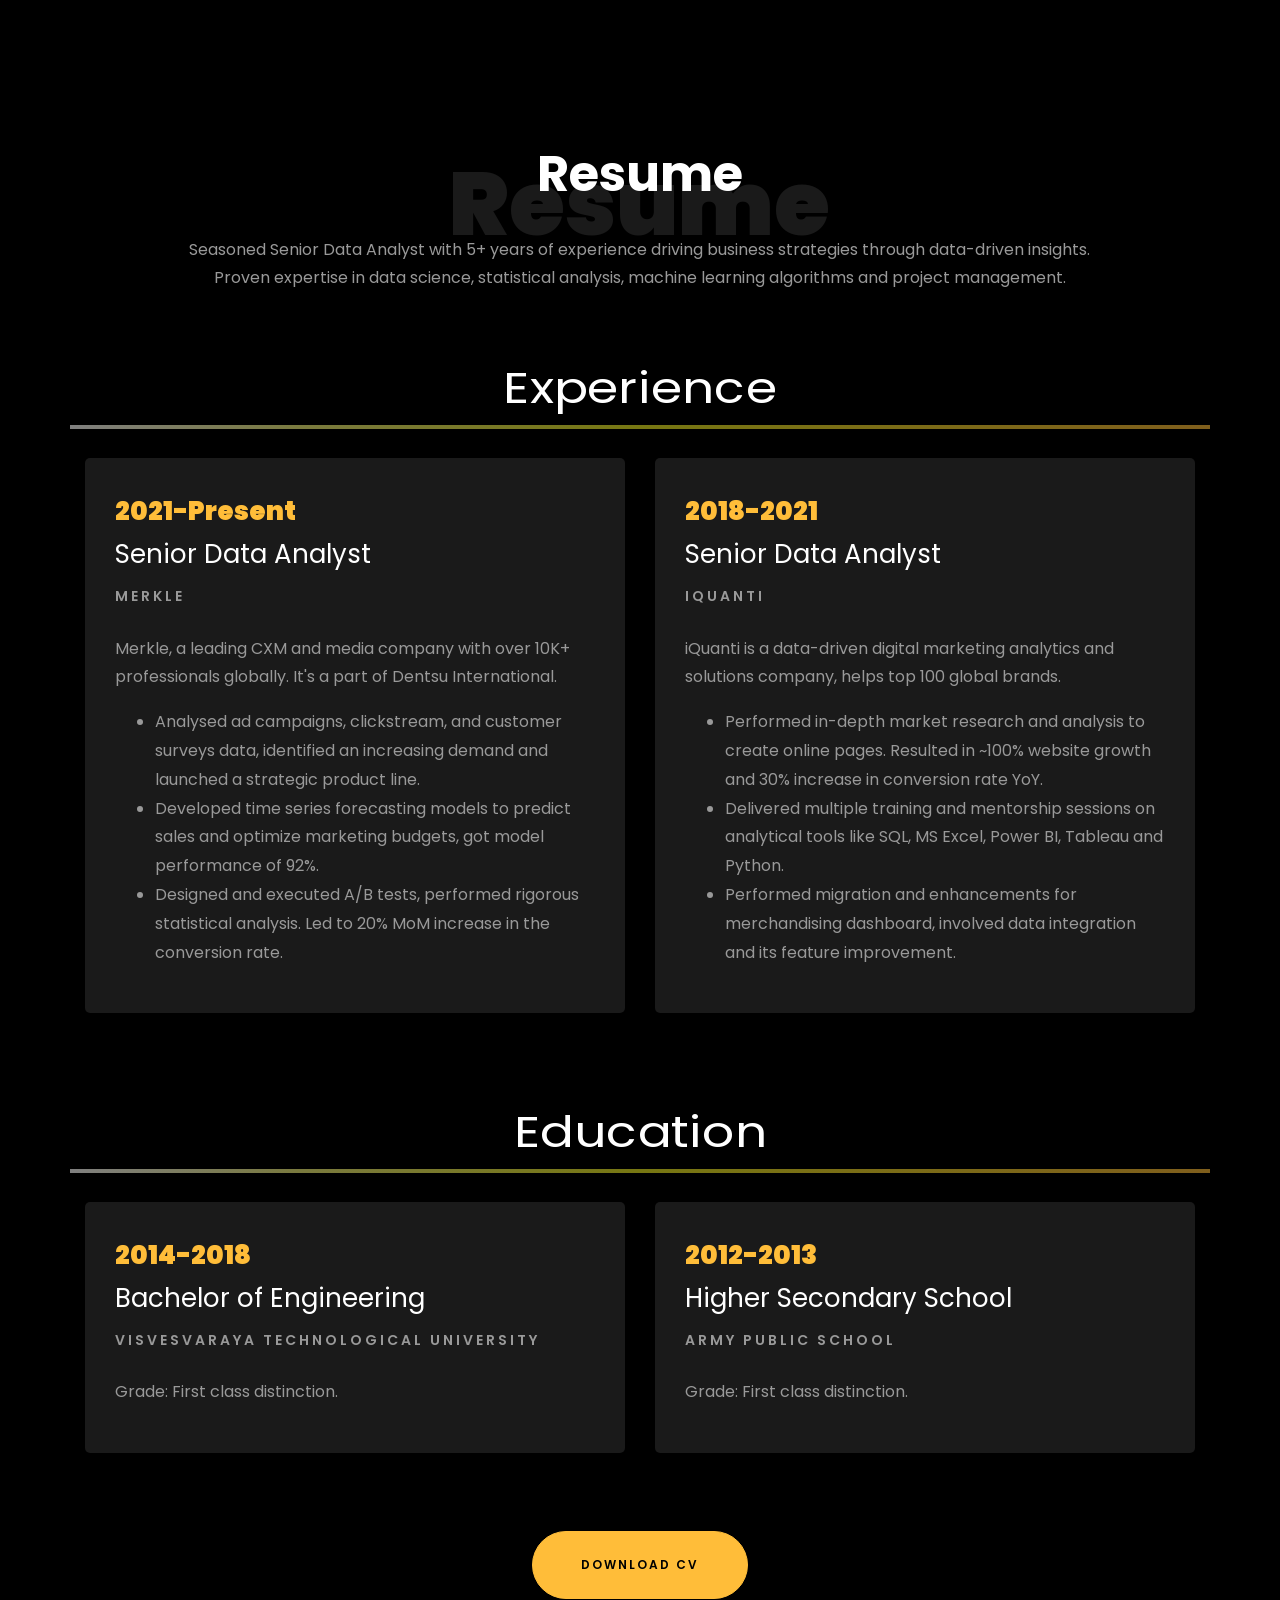
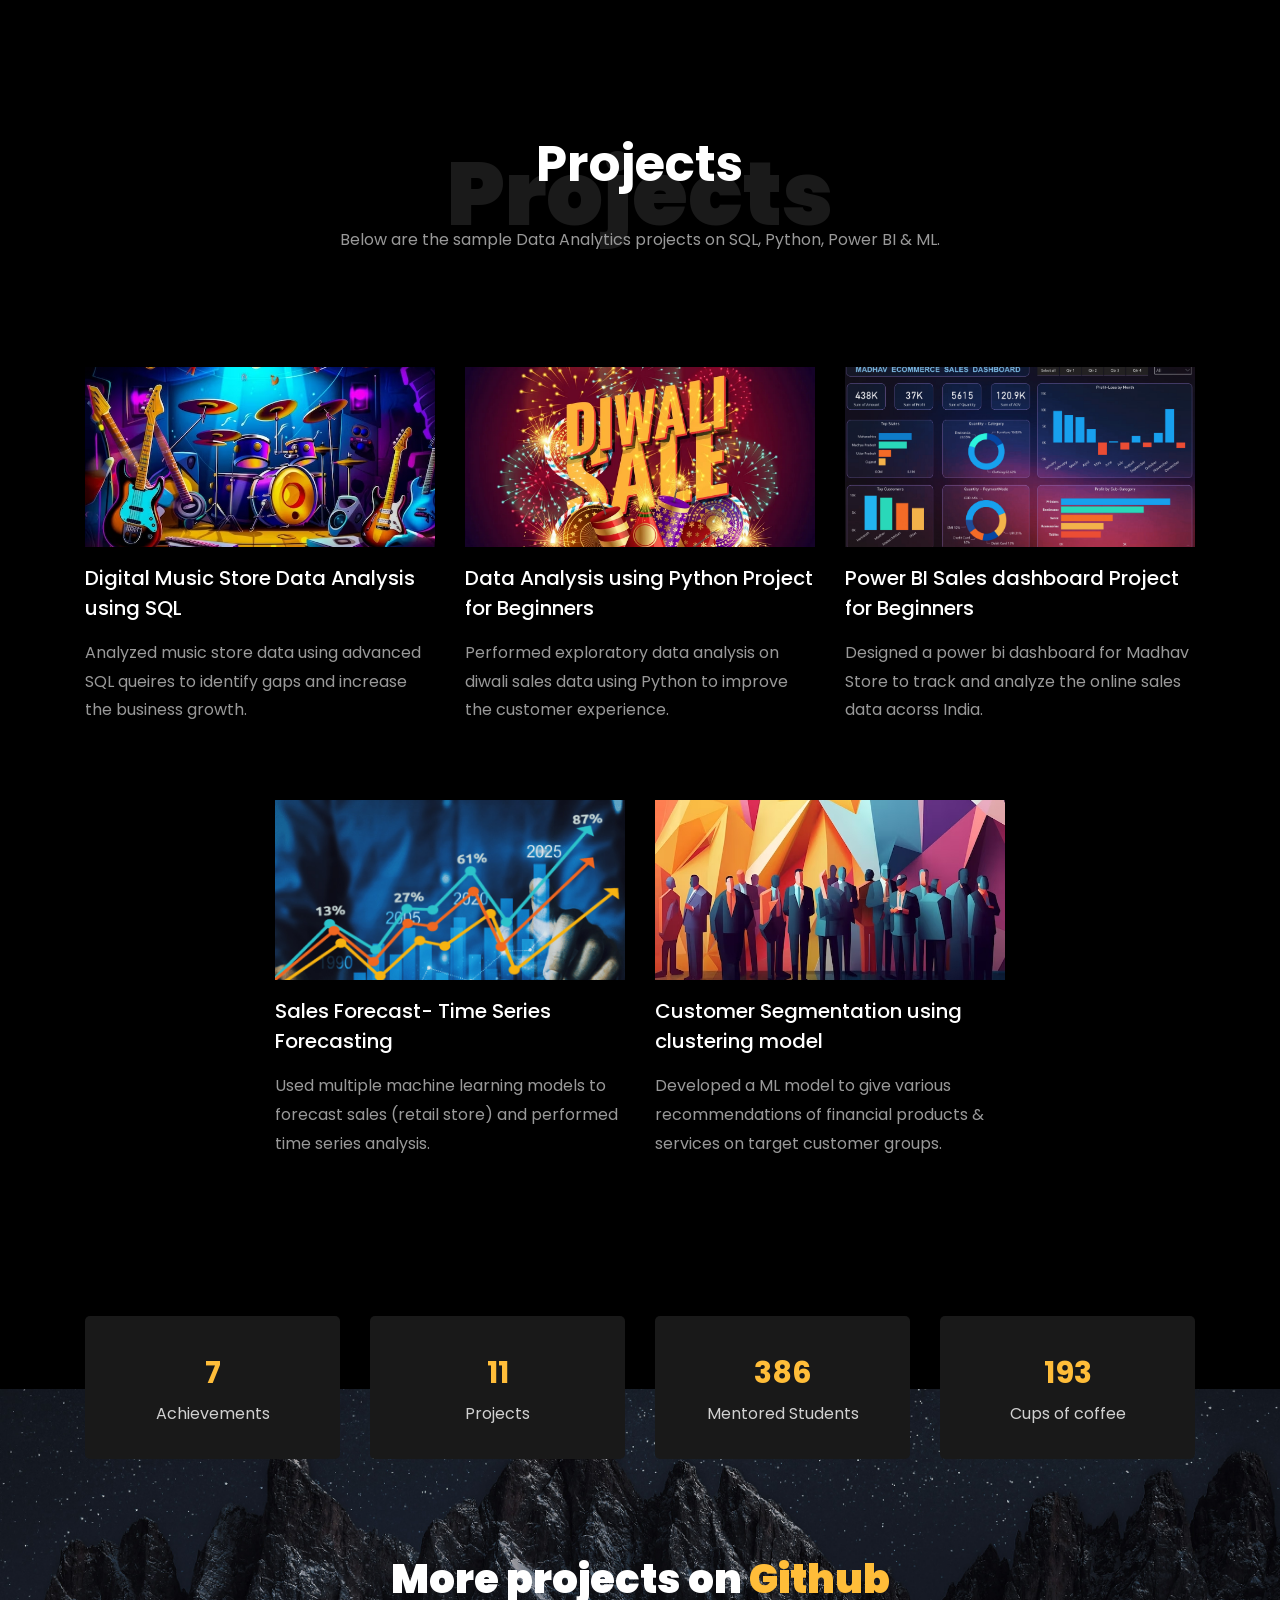
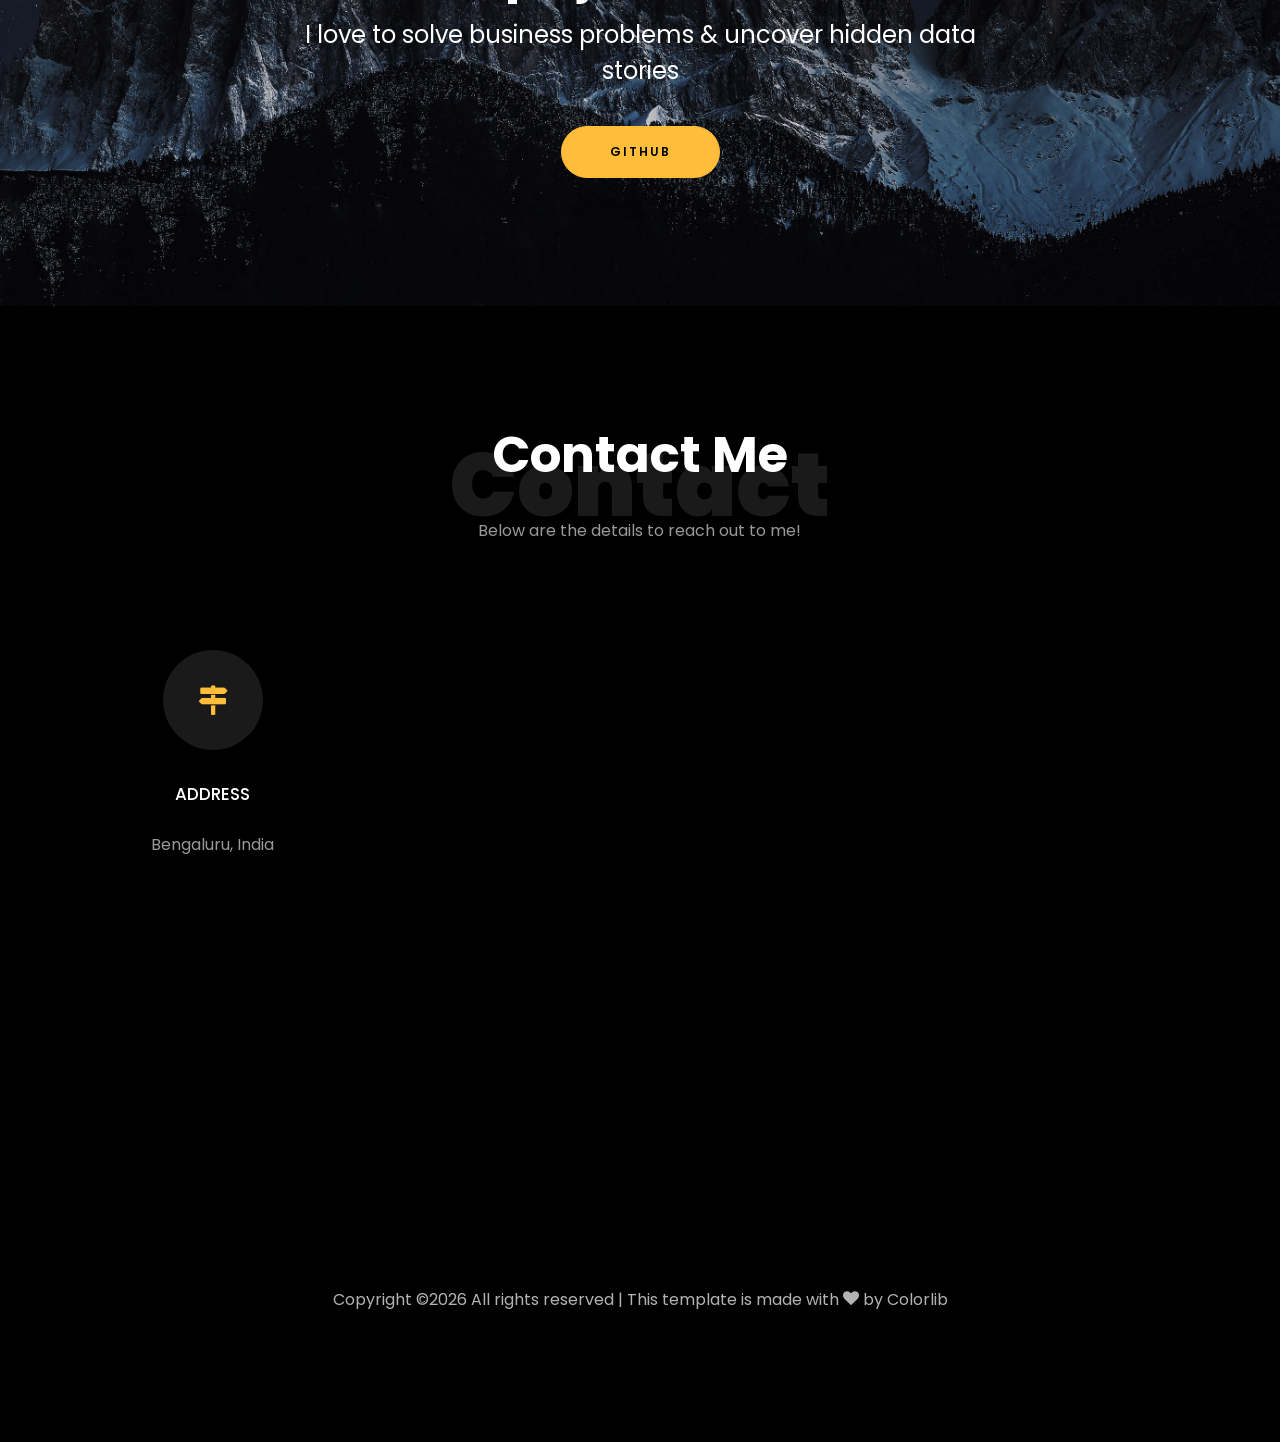
==== commit 5a7b8fab: "Update index.html" ====
--- a/Portfolio-Website/index.html
+++ b/Portfolio-Website/index.html
@@ -21,7 +21,7 @@
     <link rel="stylesheet" href="css/flaticon.css">
     <link rel="stylesheet" href="css/icomoon.css">
     <link rel="stylesheet" href="css/style.css">
-	<link rel="stylesheet" href="css/mobile-fix.css">
+	
 
 
 
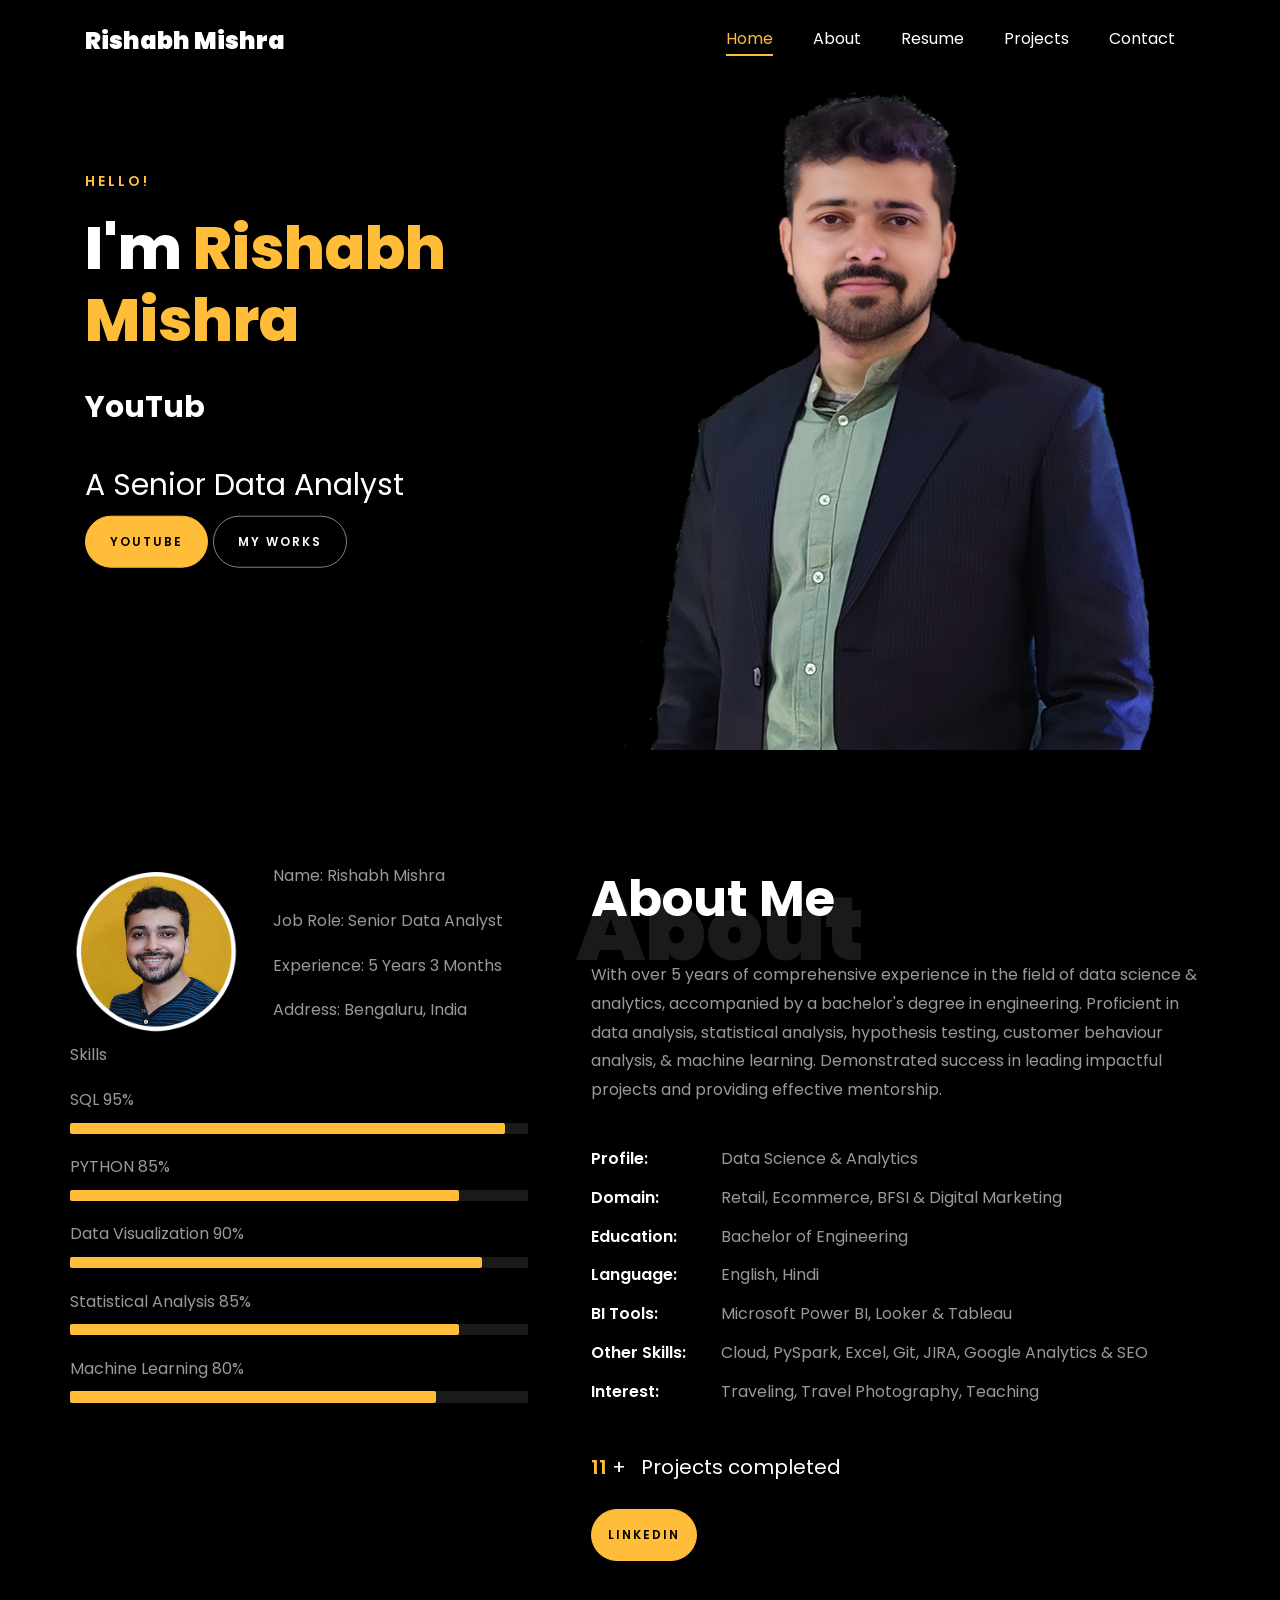
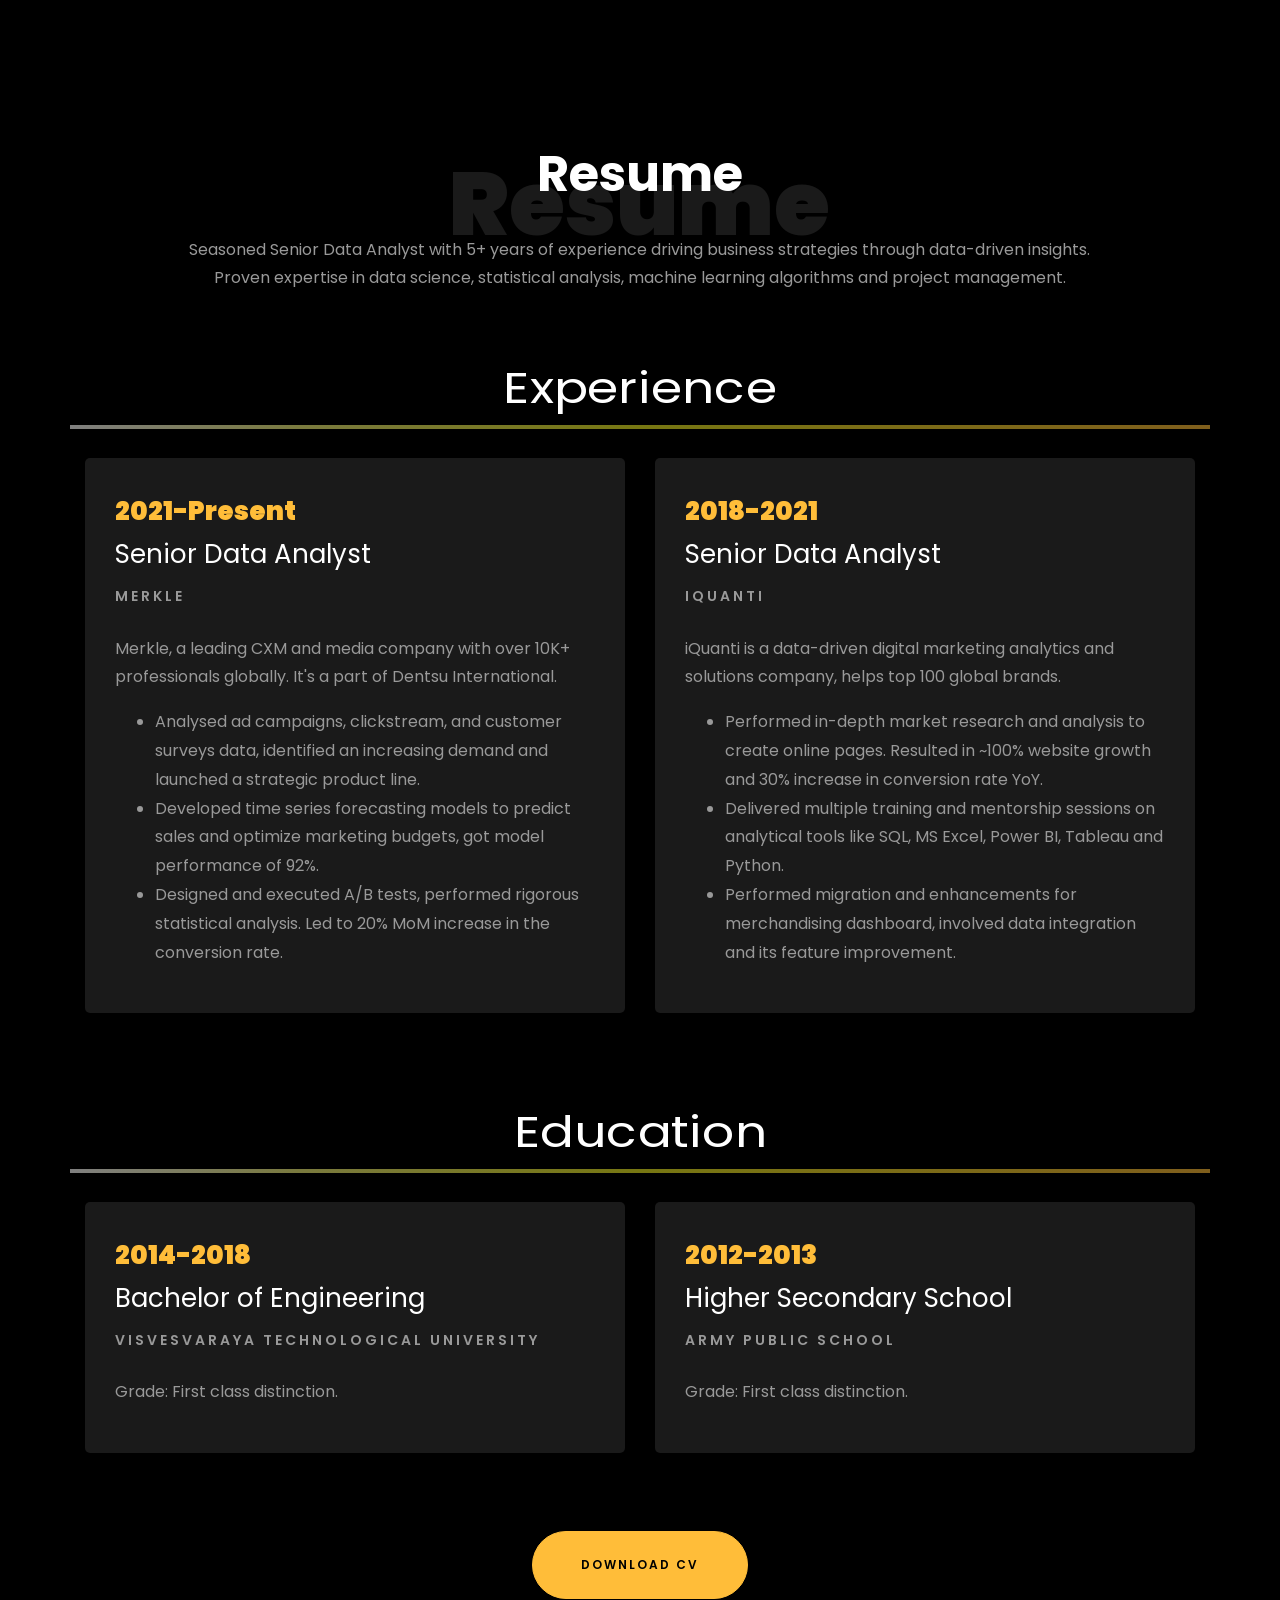
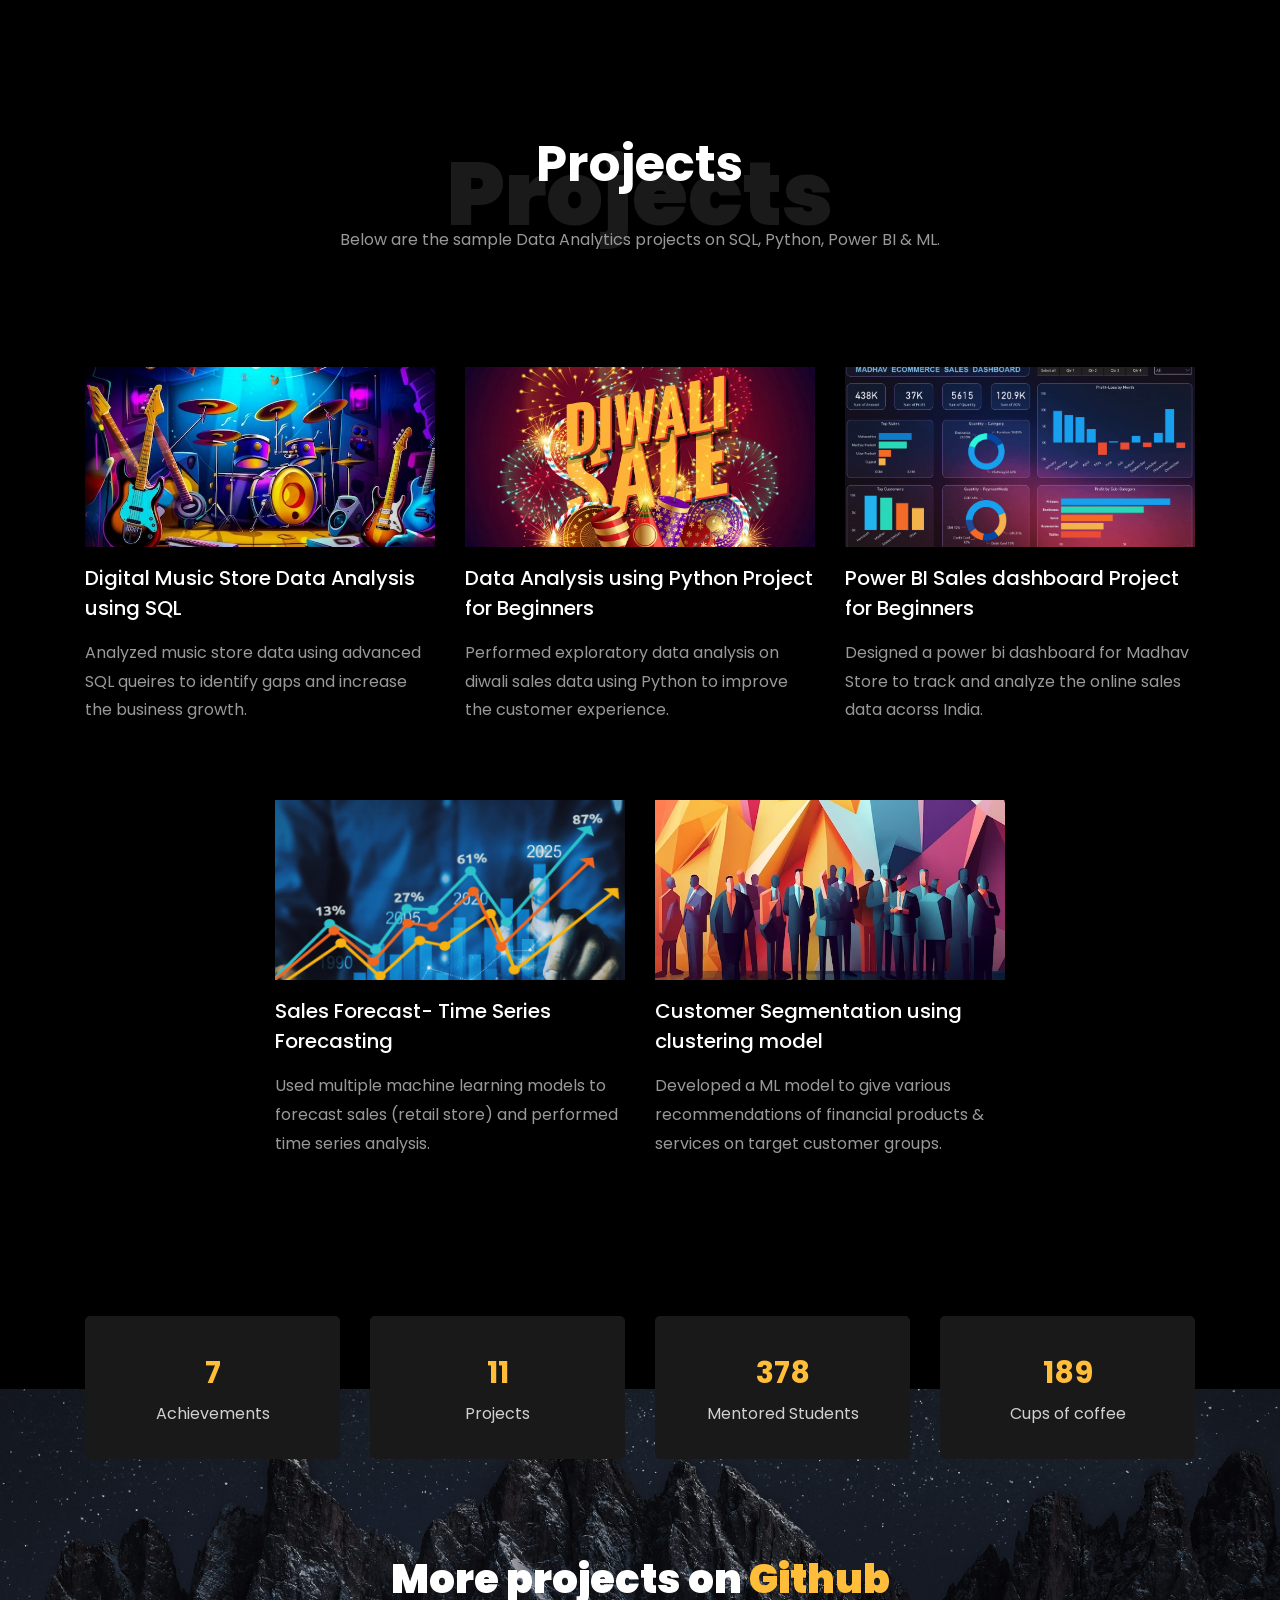
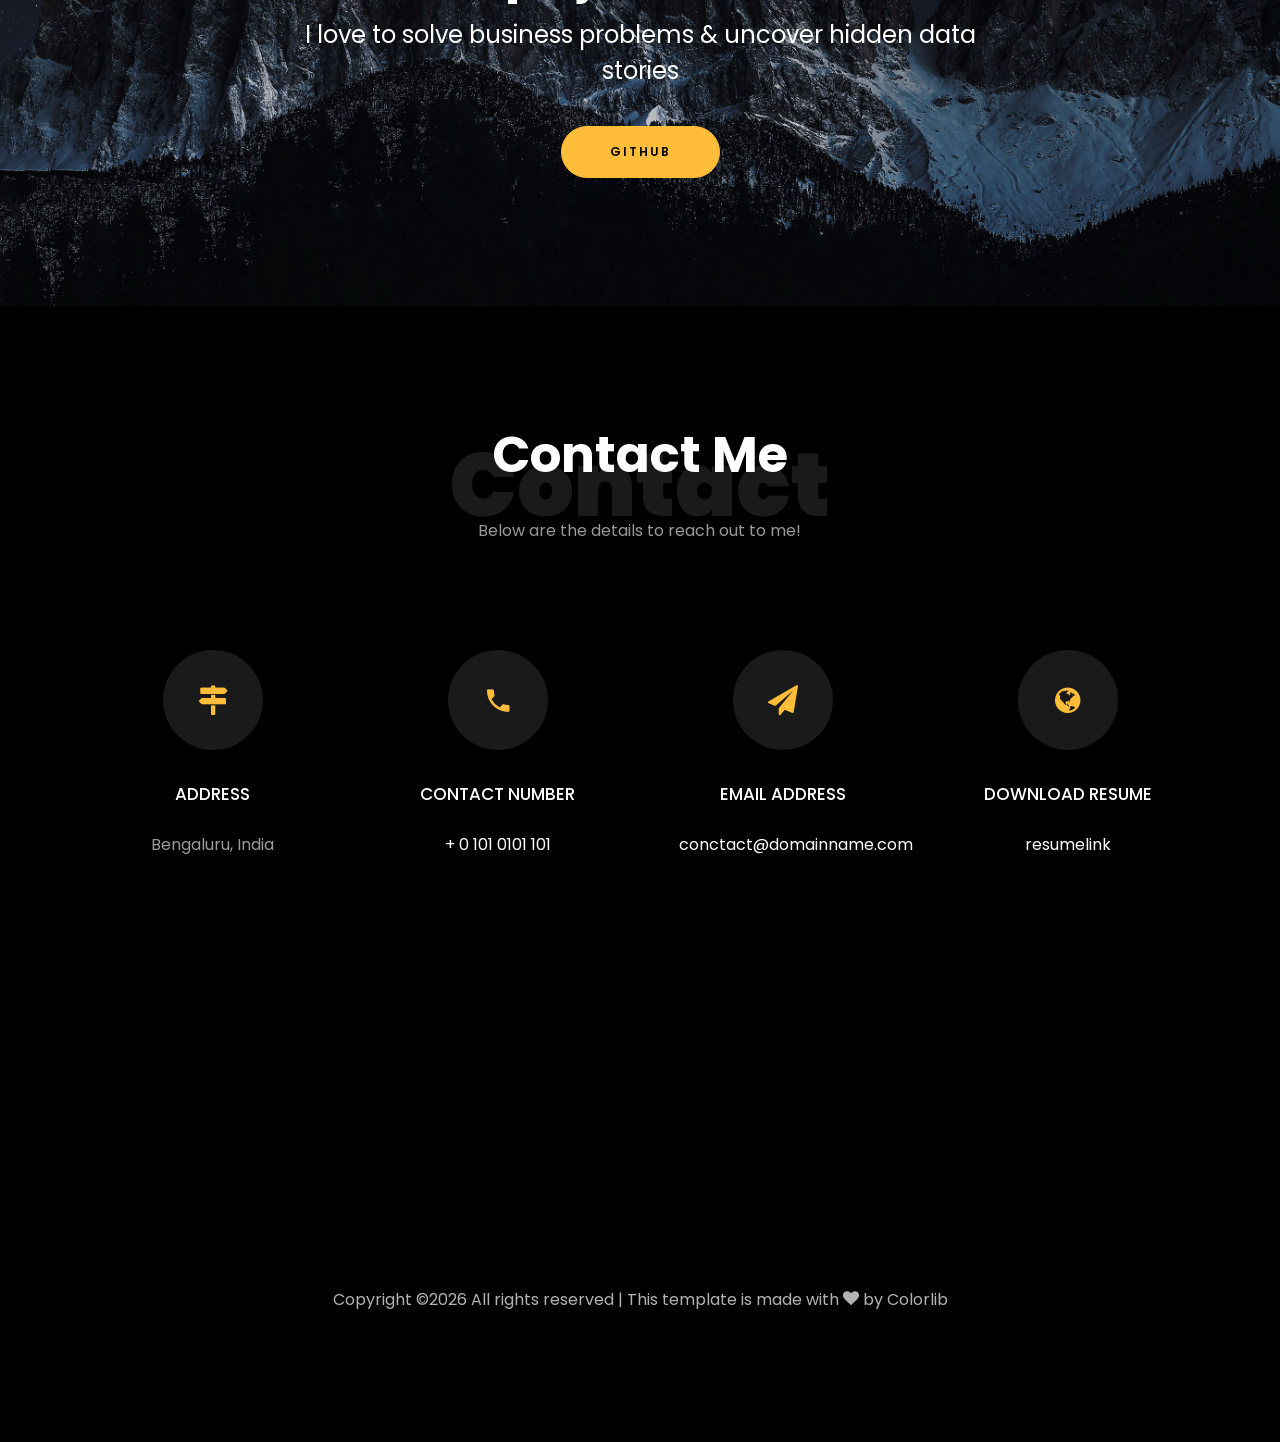
==== commit 96e16363: "Update index.html" ====
--- a/Portfolio-Website/index.html
+++ b/Portfolio-Website/index.html
@@ -21,6 +21,7 @@
     <link rel="stylesheet" href="css/flaticon.css">
     <link rel="stylesheet" href="css/icomoon.css">
     <link rel="stylesheet" href="css/style.css">
+	<link rel="stylesheet" href="css/mobile-fix.css">
 	
 
 
--- a/Portfolio-Website/css/mobile-fix.css
+++ b/Portfolio-Website/css/mobile-fix.css
@@ -0,0 +1,28 @@
+/* Mobile Fix */
+
+@media (max-width: 767px) {
+
+  /* Circle size fix */
+  .boxes {
+    width: 260px !important;
+    height: 260px !important;
+    margin: 30px auto !important;
+    transform: none !important;
+  }
+
+  /* Stop text overlapping circle */
+  .one-forth {
+    position: relative !important;
+    z-index: 99 !important;
+    background: transparent !important;
+    padding: 15px !important;
+    margin-top: 280px !important;
+  }
+
+  /* Center everything */
+  .slider-text {
+    text-align: center !important;
+    justify-content: center !important;
+  }
+
+}
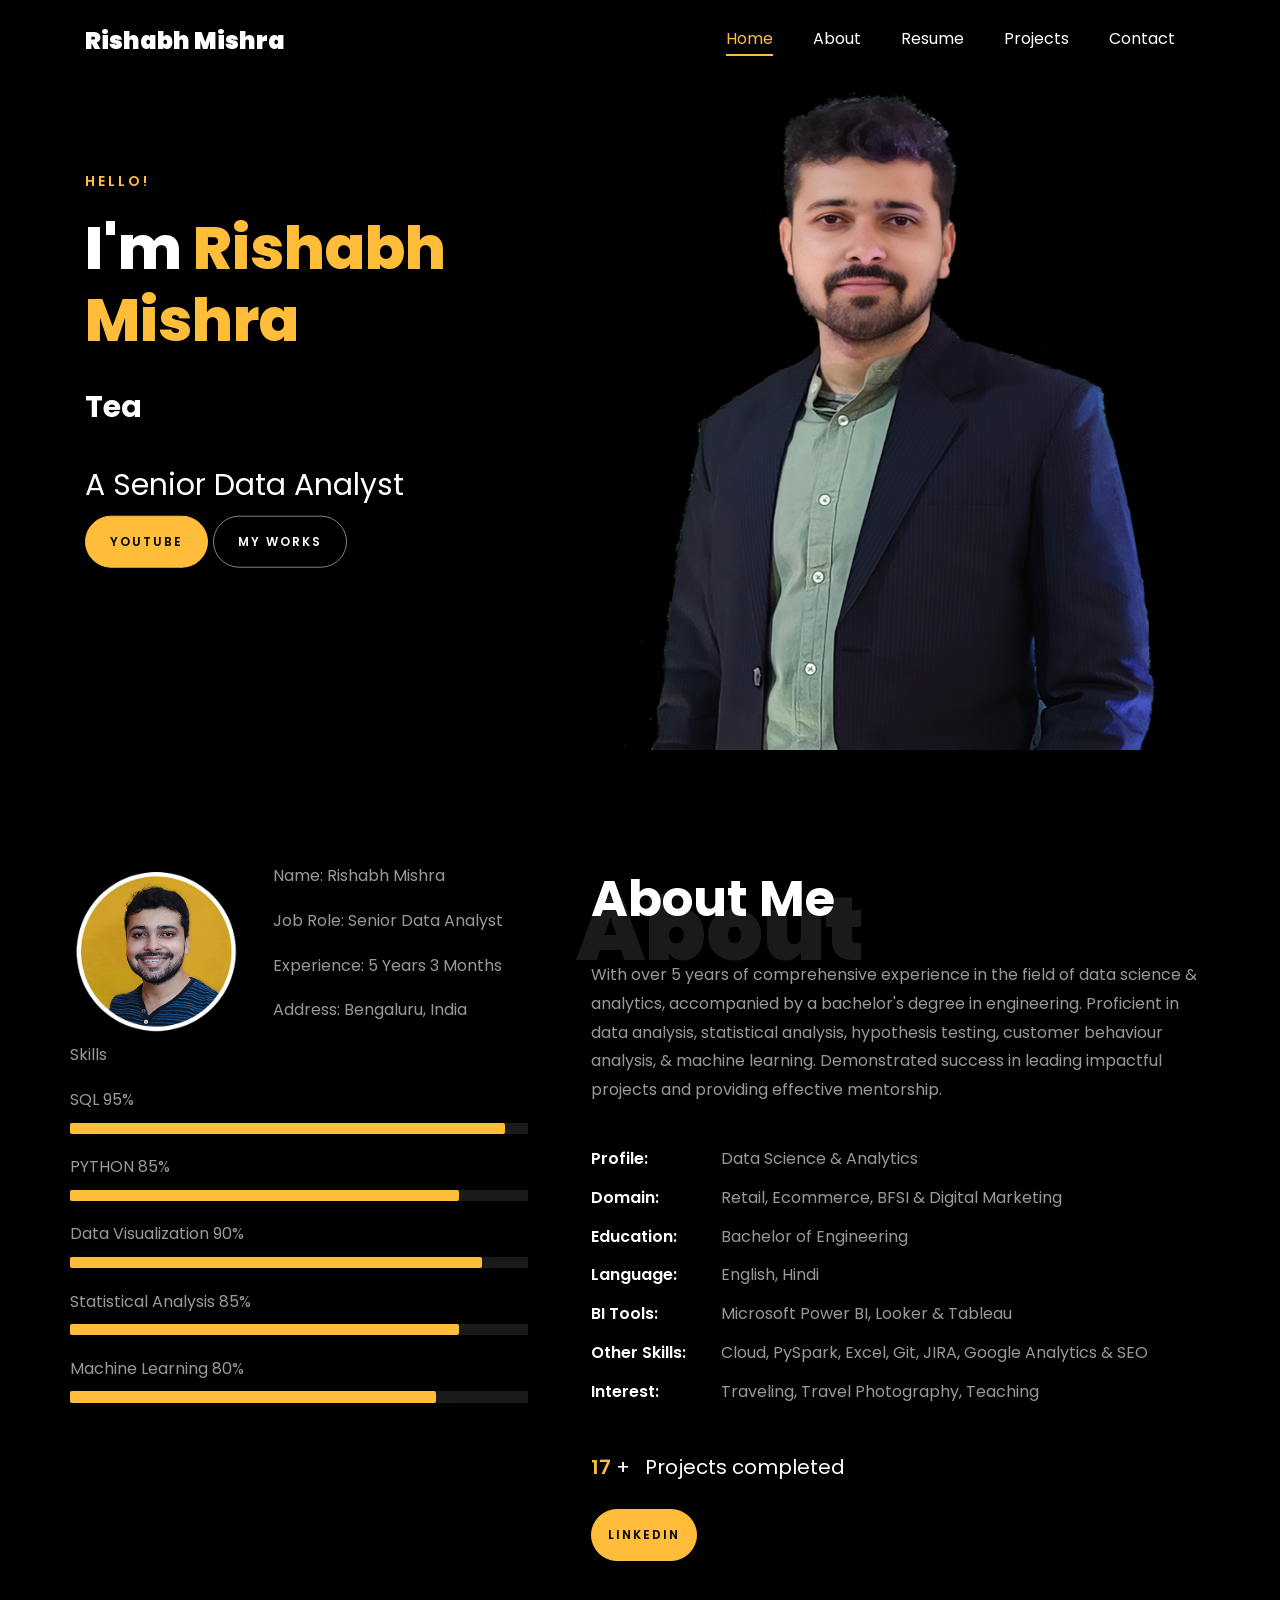
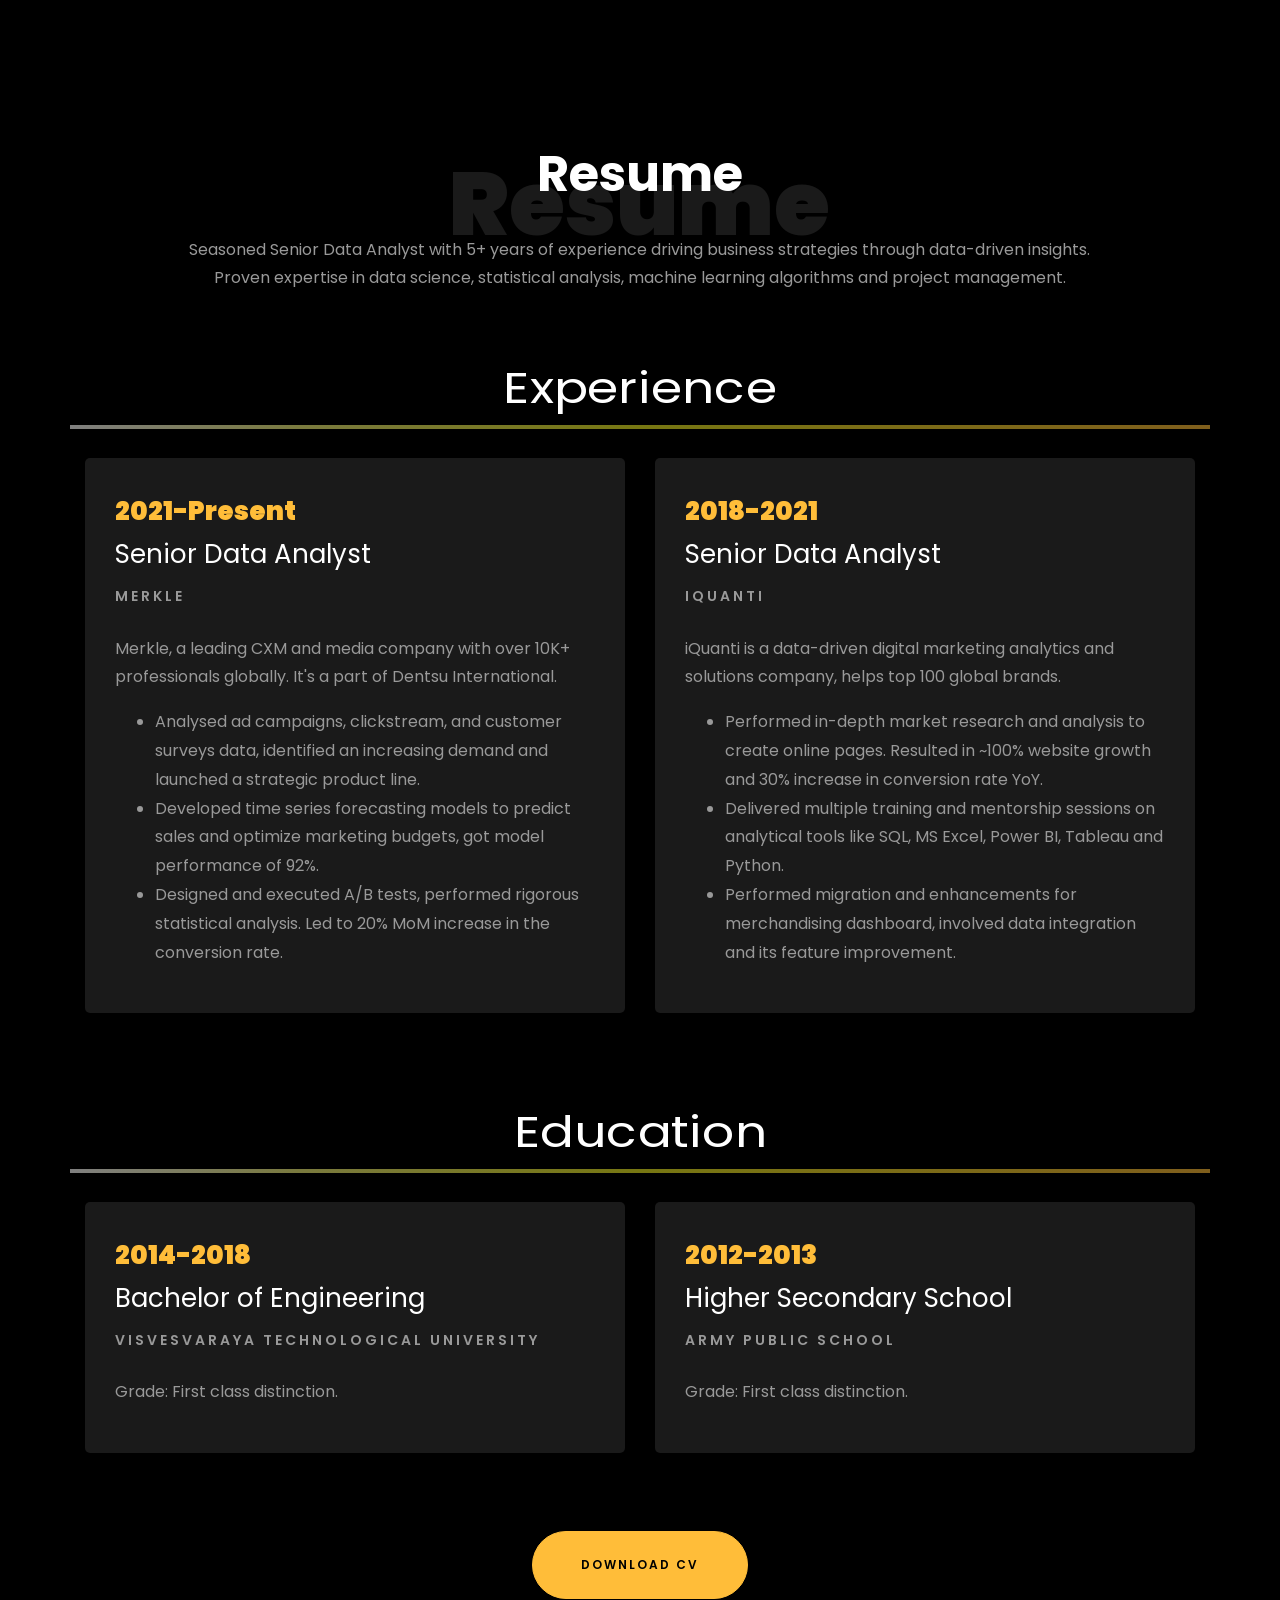
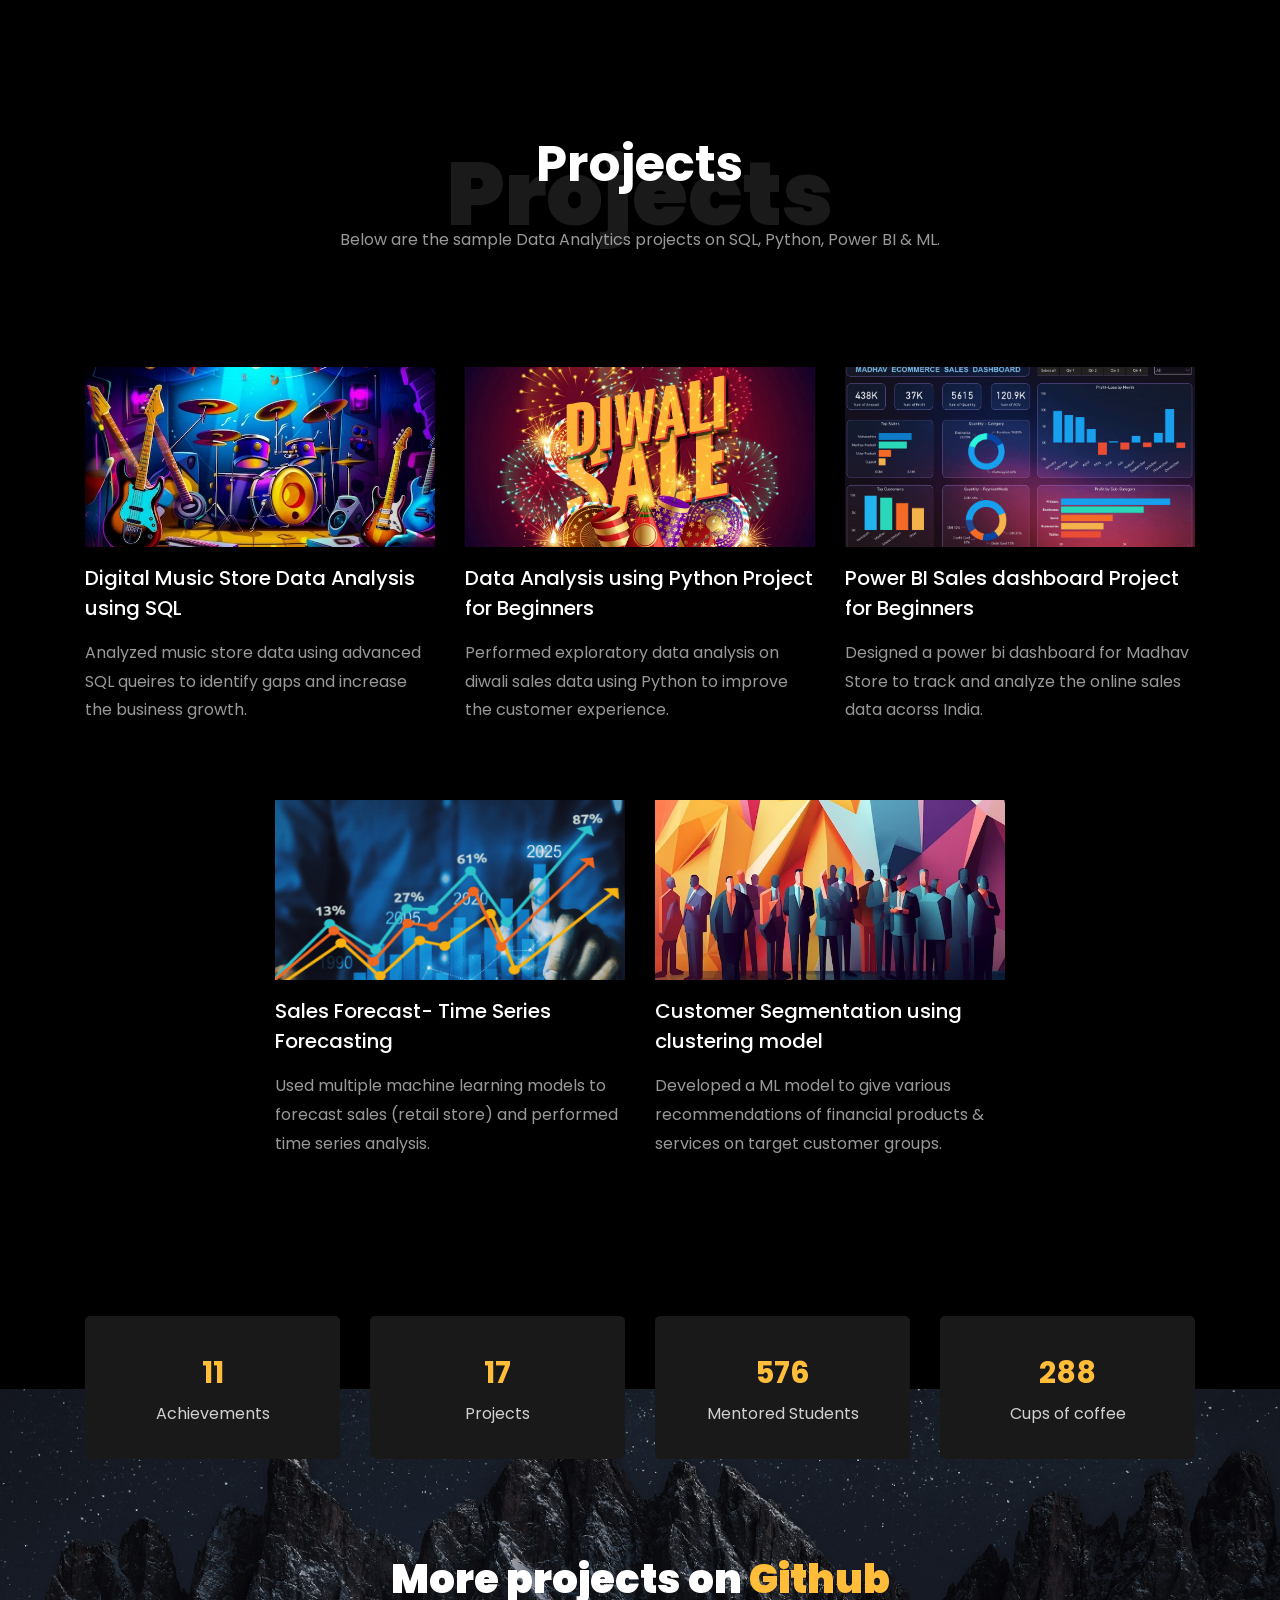
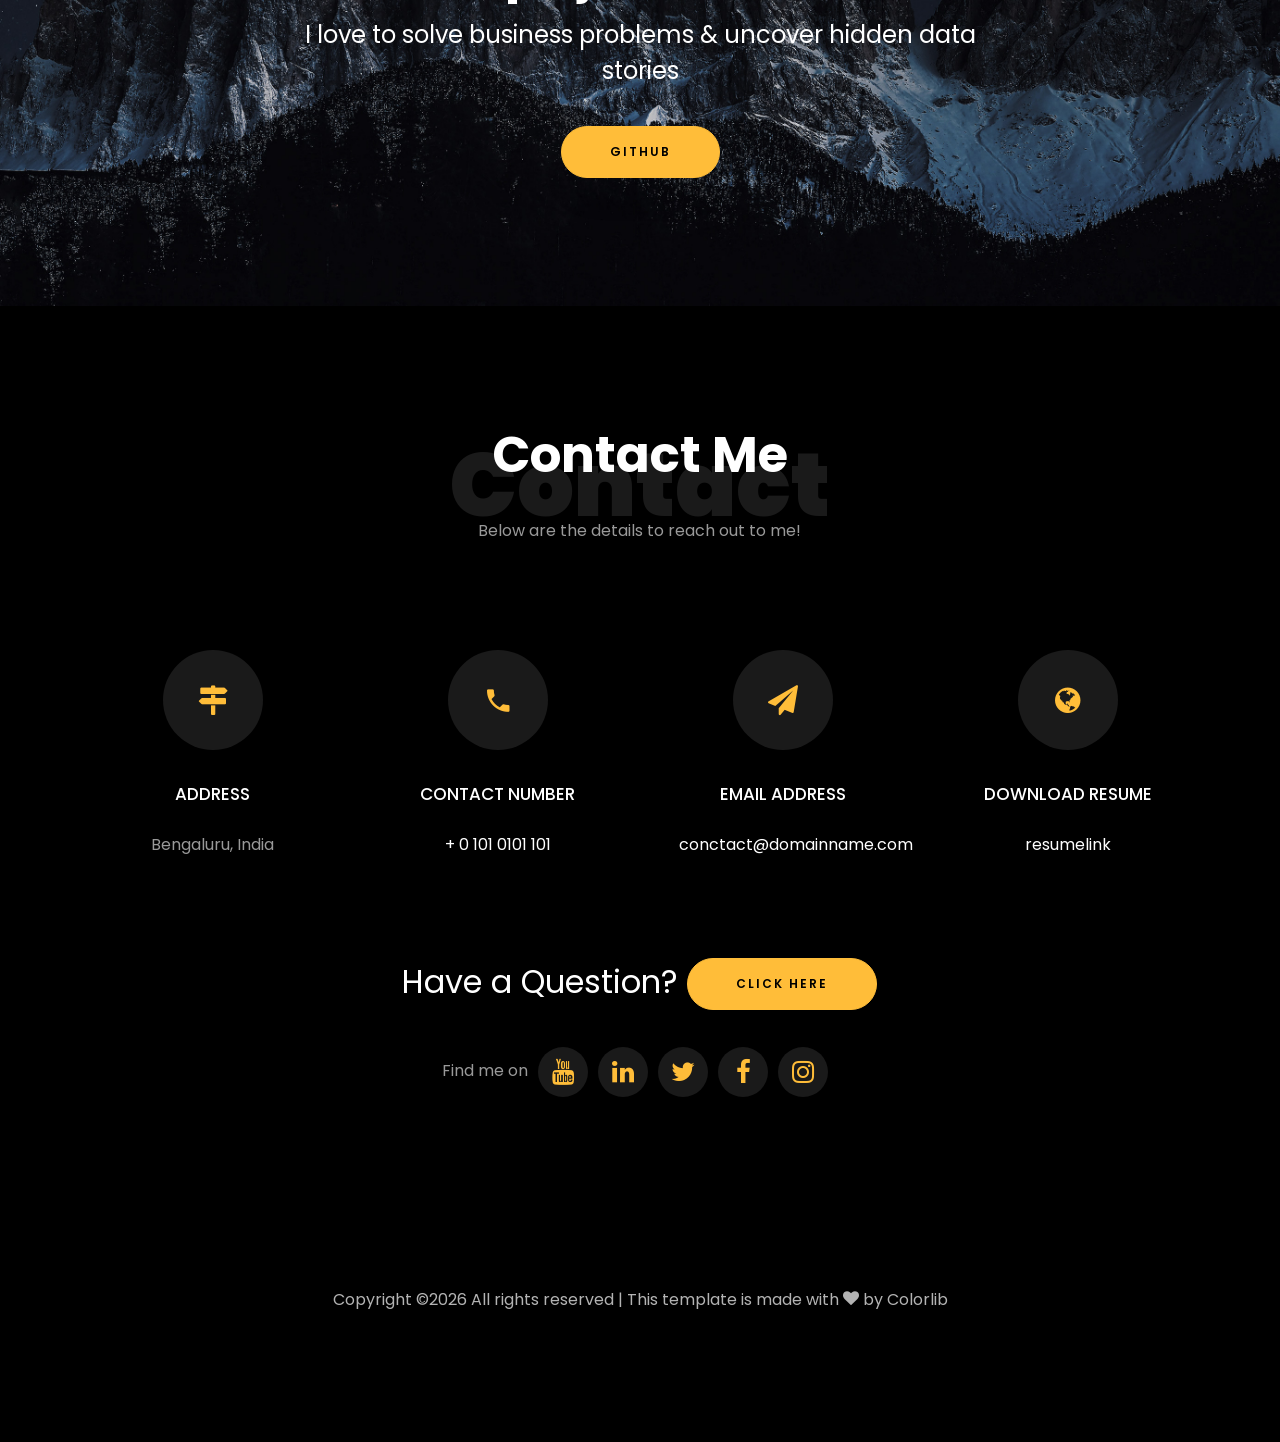
==== commit 1f6751b6: "Update index.html" ====
--- a/Portfolio-Website/index.html
+++ b/Portfolio-Website/index.html
@@ -21,7 +21,7 @@
     <link rel="stylesheet" href="css/flaticon.css">
     <link rel="stylesheet" href="css/icomoon.css">
     <link rel="stylesheet" href="css/style.css">
-	<link rel="stylesheet" href="css/mobile-fix.css">
+	
 	
 
 
